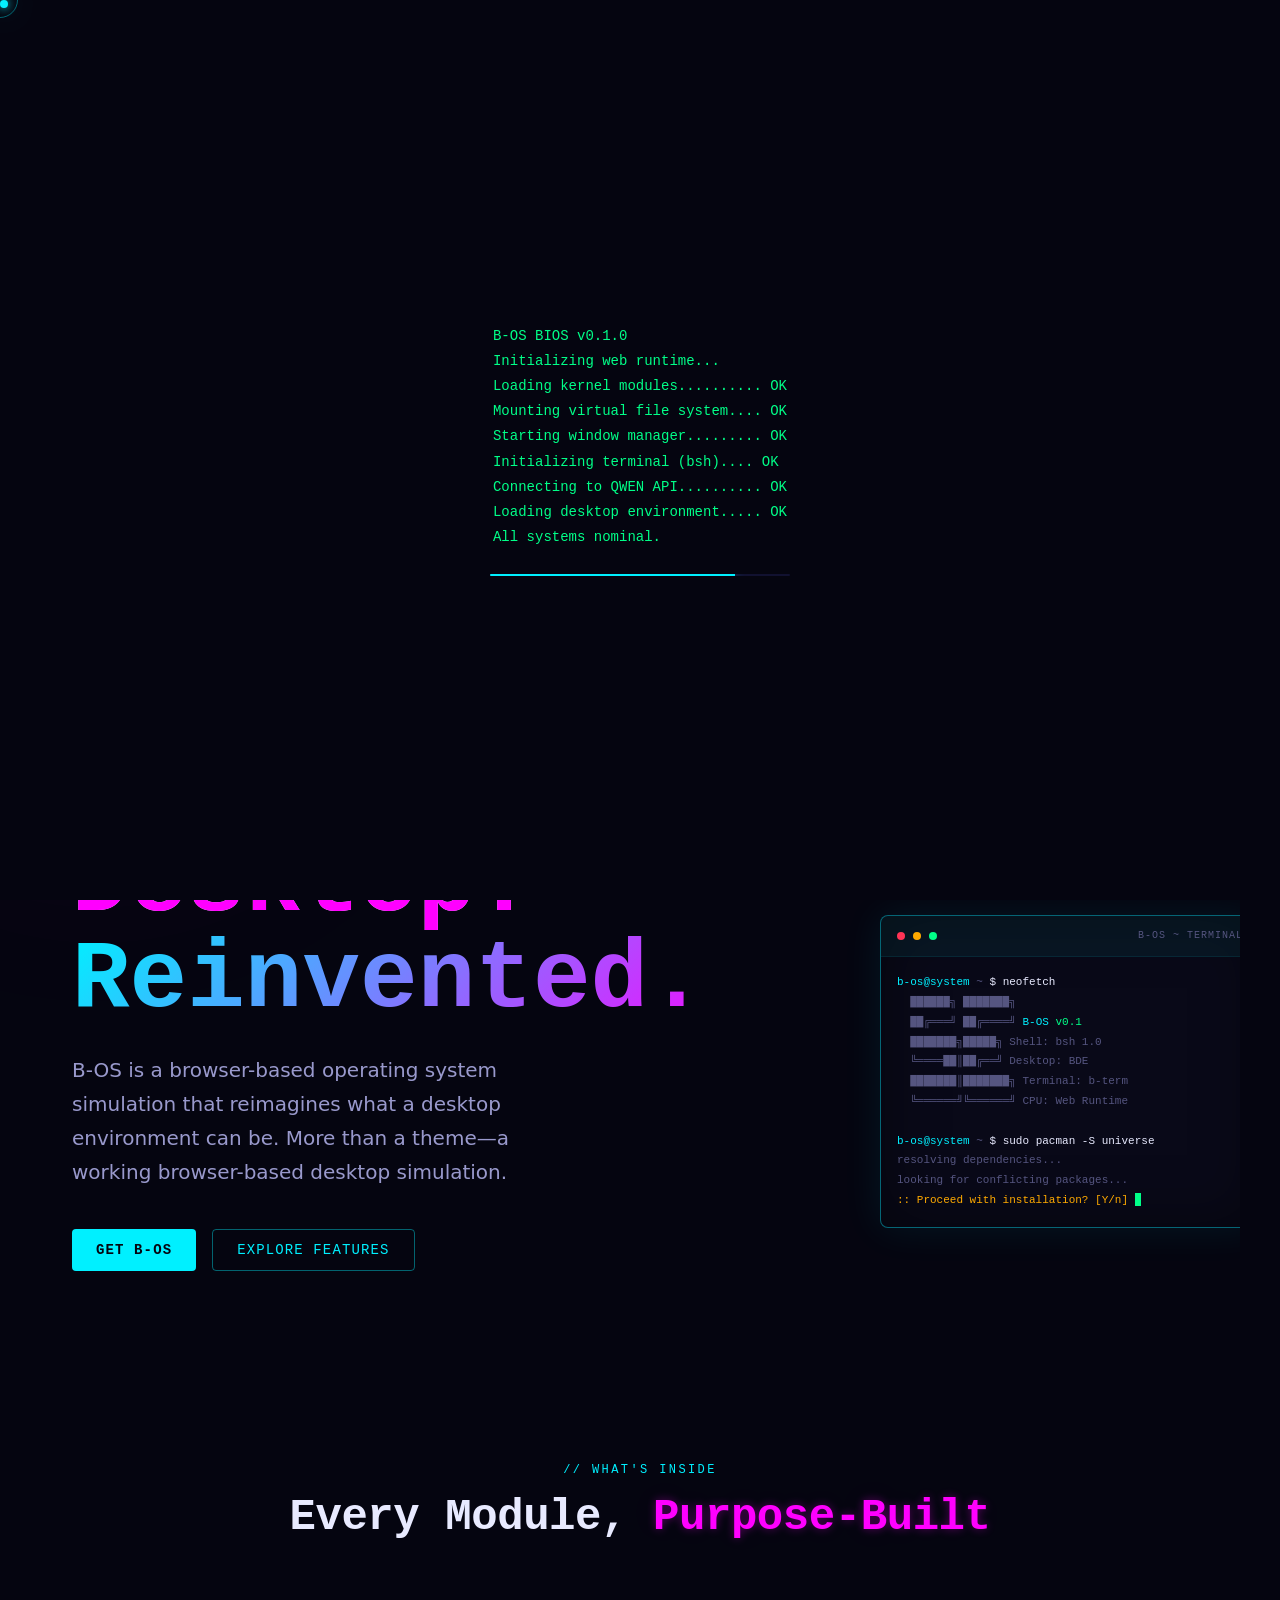
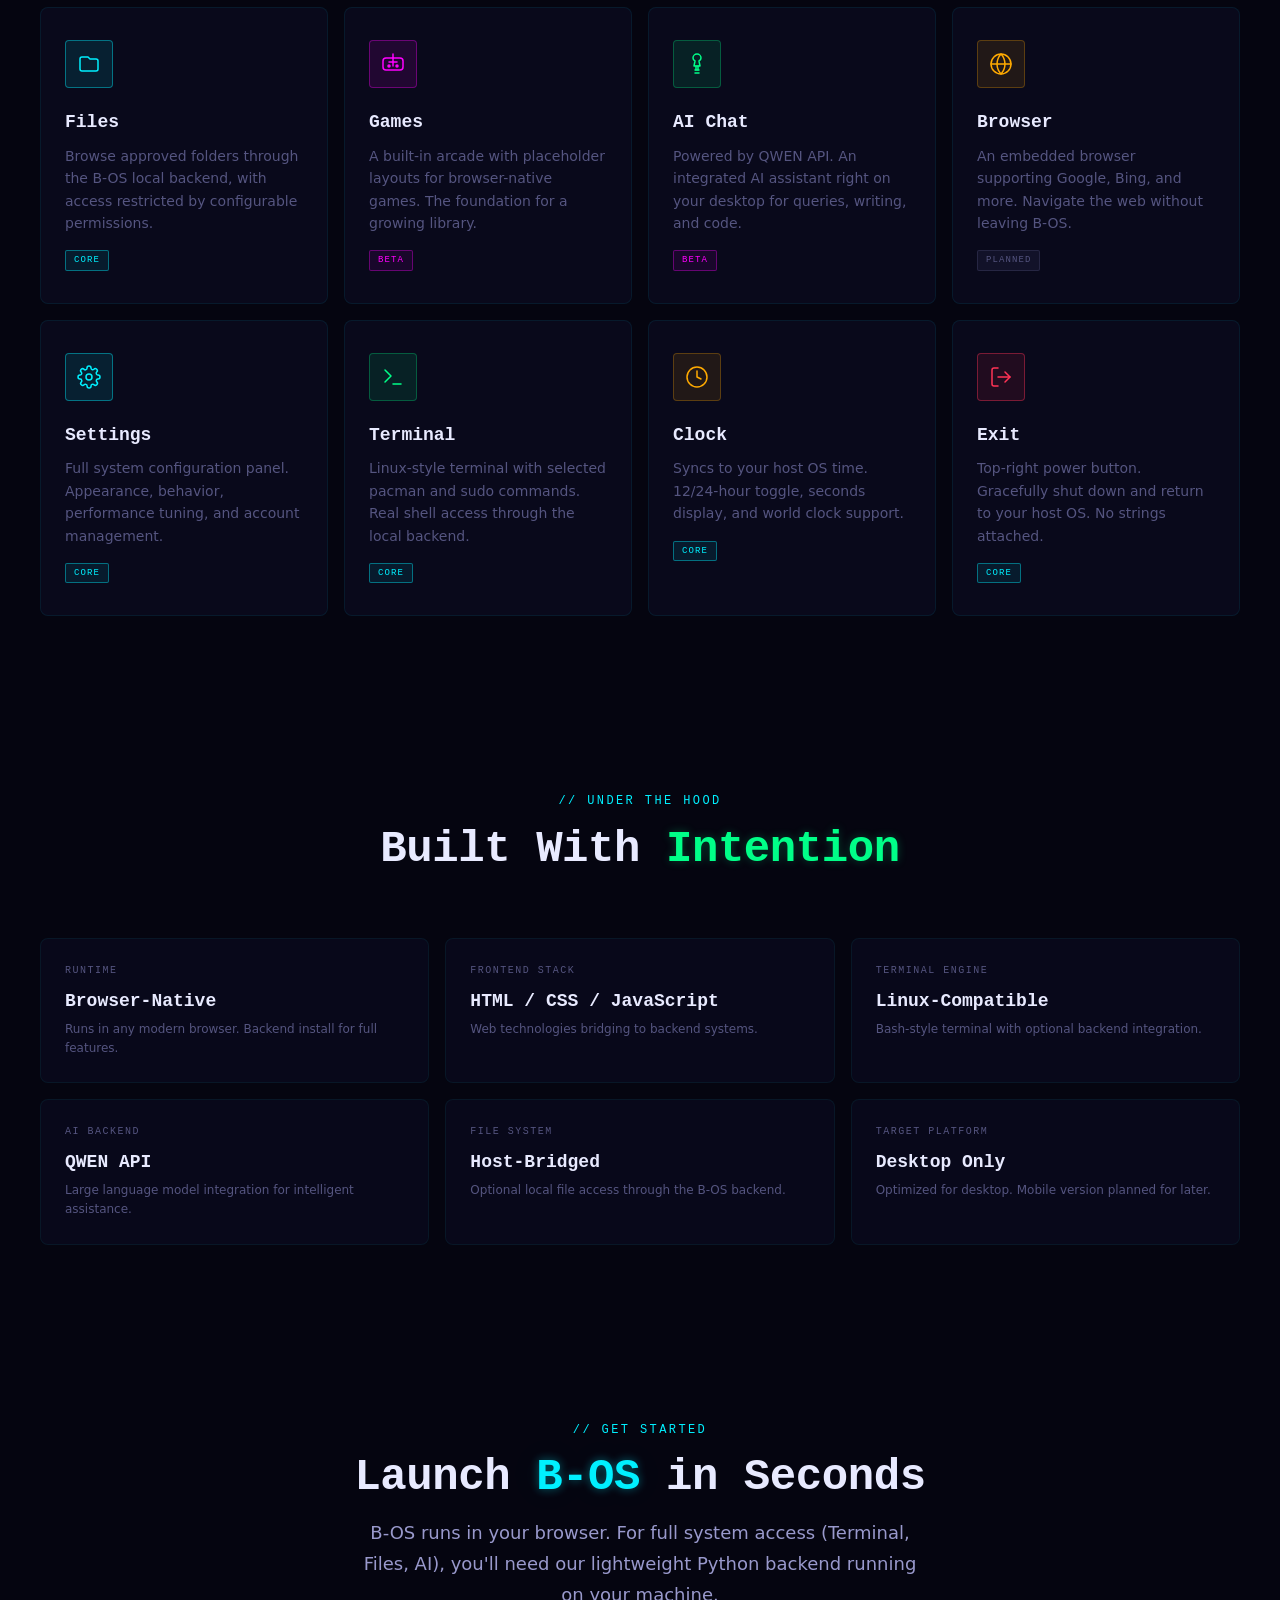
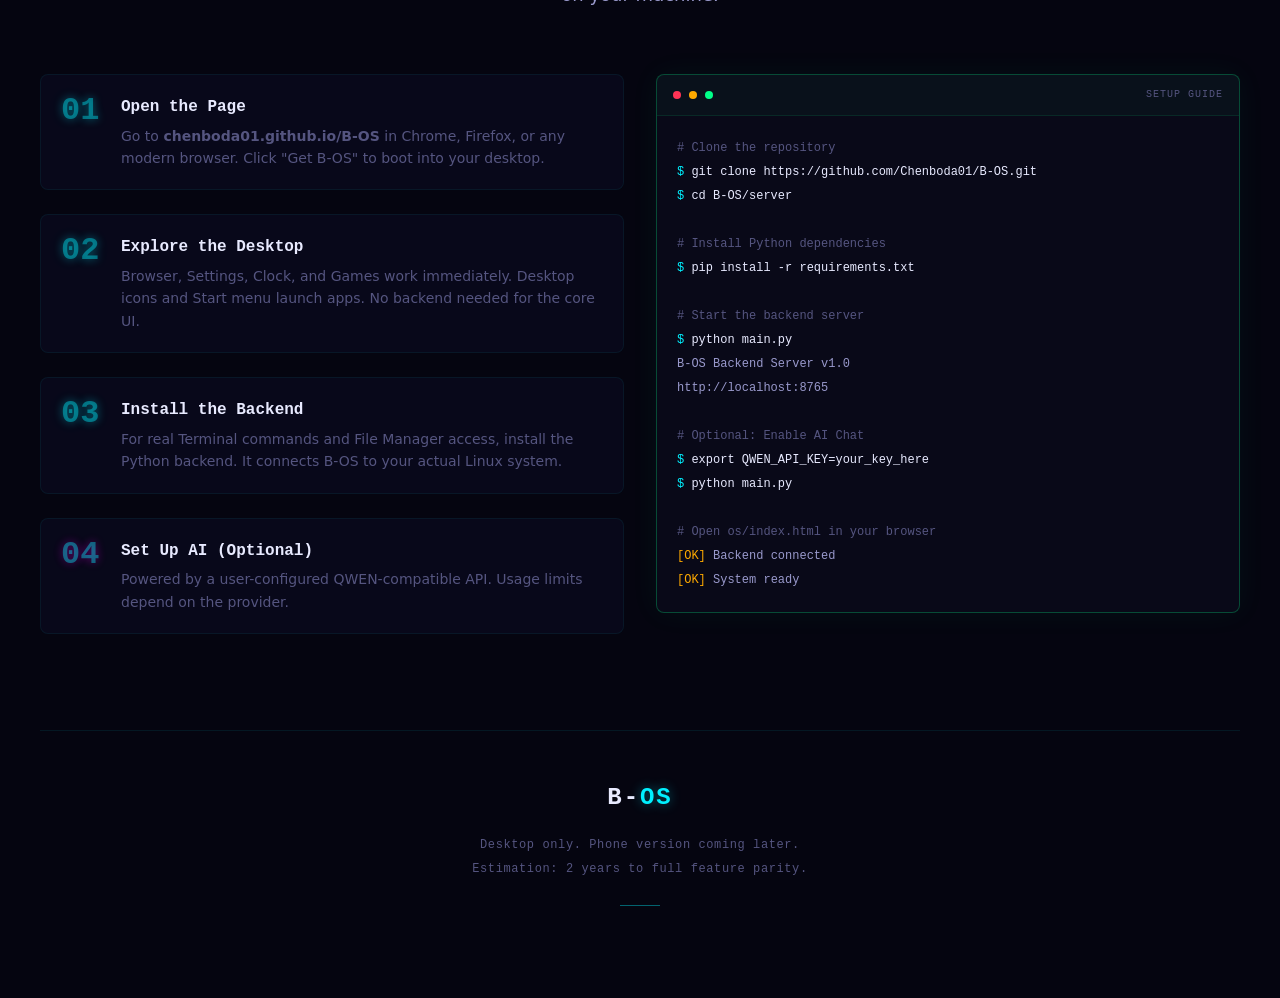
==== index.html @ d95e17d5 "fix(landing): truthful marketing claims + accurate descriptions - 'CSS / Java / Python' → 'HTML / CS" ====
<!DOCTYPE html>
<html lang="en">
<head>
<meta charset="UTF-8">
<meta name="viewport" content="width=device-width, initial-scale=1.0">
<title>B-OS — The Future Runs Here</title>
<style>
/* ═══════════════════════════════════════════════════════
   DESIGN SYSTEM — Cyberpunk Terminal Aesthetic
   ═══════════════════════════════════════════════════════ */
:root {
  /* Core palette */
  --void:        #050510;
  --abyss:       #0a0a1a;
  --deep:        #0d0d24;
  --surface:     #111130;
  --elevated:    #181848;

  /* Neon accents */
  --cyan:        #00f0ff;
  --cyan-dim:    #00f0ff66;
  --cyan-ghost:  #00f0ff15;
  --magenta:     #ff00ff;
  --magenta-dim: #ff00ff55;
  --magenta-ghost:#ff00ff12;
  --green:       #00ff88;
  --green-dim:   #00ff8844;
  --amber:       #ffaa00;
  --amber-dim:   #ffaa0044;
  --red:         #ff3355;

  /* Text */
  --text-bright: #e8eaff;
  --text-mid:    #9999cc;
  --text-dim:    #555580;

  /* Spacing (4px grid) */
  --sp-1: 4px;   --sp-2: 8px;   --sp-3: 12px;
  --sp-4: 16px;  --sp-5: 20px;  --sp-6: 24px;
  --sp-8: 32px;  --sp-10: 40px; --sp-12: 48px;
  --sp-16: 64px; --sp-20: 80px; --sp-24: 96px;

  /* Type scale */
  --font-mono:    'Consolas', 'SF Mono', 'Fira Code', 'Courier New', monospace;
  --font-display: 'Consolas', 'SF Mono', 'Fira Code', 'Courier New', monospace;
  --font-body:    'Segoe UI', 'Helvetica Neue', 'DejaVu Sans', sans-serif;

  --text-xs:   0.75rem;
  --text-sm:   0.875rem;
  --text-base: 1rem;
  --text-lg:   1.125rem;
  --text-xl:   1.25rem;
  --text-2xl:  1.5rem;
  --text-3xl:  2rem;
  --text-4xl:  2.75rem;
  --text-5xl:  3.75rem;
  --text-6xl:  5rem;

  /* Radii */
  --r-sm: 4px;
  --r-md: 8px;
  --r-lg: 12px;

  /* Glows */
  --glow-cyan:    0 0 20px var(--cyan-dim), 0 0 60px var(--cyan-ghost);
  --glow-magenta: 0 0 20px var(--magenta-dim), 0 0 60px var(--magenta-ghost);
  --glow-green:   0 0 20px var(--green-dim);

  /* Transitions */
  --ease-out: cubic-bezier(0.22, 1, 0.36, 1);
  --ease-spring: cubic-bezier(0.34, 1.56, 0.64, 1);
}

/* ═══════════════════════════════════════════════════════
   RESET & BASE
   ═══════════════════════════════════════════════════════ */
*, *::before, *::after { margin: 0; padding: 0; box-sizing: border-box; }

html {
  scroll-behavior: smooth;
  cursor: none;
  overflow-x: hidden;
}

body {
  font-family: var(--font-body);
  background: var(--void);
  color: var(--text-bright);
  line-height: 1.6;
  -webkit-font-smoothing: antialiased;
  overflow-x: hidden;
}

a { color: var(--cyan); text-decoration: none; }
a:hover { text-shadow: var(--glow-cyan); }

::selection {
  background: var(--cyan);
  color: var(--void);
}

/* ═══════════════════════════════════════════════════════
   CUSTOM CURSOR
   ═══════════════════════════════════════════════════════ */
.cursor-dot {
  position: fixed;
  top: 0; left: 0;
  width: 8px; height: 8px;
  background: var(--cyan);
  border-radius: 50%;
  pointer-events: none;
  z-index: 10000;
  mix-blend-mode: screen;
  transition: transform 0.1s var(--ease-out);
  box-shadow: 0 0 10px var(--cyan), 0 0 30px var(--cyan-dim);
}

.cursor-ring {
  position: fixed;
  top: 0; left: 0;
  width: 36px; height: 36px;
  border: 1.5px solid var(--cyan-dim);
  border-radius: 50%;
  pointer-events: none;
  z-index: 9999;
  transition: width 0.3s var(--ease-out), height 0.3s var(--ease-out),
              border-color 0.3s var(--ease-out), background 0.3s var(--ease-out);
}

.cursor-ring.hovering {
  width: 52px; height: 52px;
  border-color: var(--magenta);
  background: var(--magenta-ghost);
}

/* ═══════════════════════════════════════════════════════
   BACKGROUND EFFECTS
   ═══════════════════════════════════════════════════════ */

/* Perspective grid */
.bg-grid {
  position: fixed;
  top: 0; left: 0;
  width: 100%; height: 100%;
  z-index: 0;
  pointer-events: none;
  background-image:
    linear-gradient(var(--cyan-ghost) 1px, transparent 1px),
    linear-gradient(90deg, var(--cyan-ghost) 1px, transparent 1px);
  background-size: 60px 60px;
  opacity: 0.3;
  mask-image: radial-gradient(ellipse 80% 60% at 50% 30%, black 20%, transparent 70%);
  -webkit-mask-image: radial-gradient(ellipse 80% 60% at 50% 30%, black 20%, transparent 70%);
}

/* Scan lines overlay */
.bg-scanlines {
  position: fixed;
  top: 0; left: 0;
  width: 100%; height: 100%;
  z-index: 1;
  pointer-events: none;
  background: repeating-linear-gradient(
    0deg,
    transparent,
    transparent 2px,
    rgba(0, 240, 255, 0.015) 2px,
    rgba(0, 240, 255, 0.015) 4px
  );
}

/* Noise texture via SVG */
.bg-noise {
  position: fixed;
  top: 0; left: 0;
  width: 100%; height: 100%;
  z-index: 1;
  pointer-events: none;
  opacity: 0.04;
  background-image: url("data:image/svg+xml,%3Csvg viewBox='0 0 256 256' xmlns='http://www.w3.org/2000/svg'%3E%3Cfilter id='n'%3E%3CfeTurbulence type='fractalNoise' baseFrequency='0.9' numOctaves='4' stitchTiles='stitch'/%3E%3C/filter%3E%3Crect width='100%25' height='100%25' filter='url(%23n)'/%3E%3C/svg%3E");
  background-repeat: repeat;
  background-size: 256px 256px;
}

/* Floating particles container */
.particles {
  position: fixed;
  top: 0; left: 0;
  width: 100%; height: 100%;
  z-index: 0;
  pointer-events: none;
  overflow: hidden;
}

.particle {
  position: absolute;
  width: 2px; height: 2px;
  background: var(--cyan);
  border-radius: 50%;
  opacity: 0;
  animation: particleFloat linear infinite;
}

@keyframes particleFloat {
  0%   { opacity: 0; transform: translateY(100vh) scale(0); }
  10%  { opacity: 0.8; }
  90%  { opacity: 0.8; }
  100% { opacity: 0; transform: translateY(-10vh) scale(1); }
}

/* Gradient orbs */
.orb {
  position: fixed;
  border-radius: 50%;
  filter: blur(120px);
  pointer-events: none;
  z-index: 0;
}
.orb--cyan {
  width: 500px; height: 500px;
  background: var(--cyan-ghost);
  top: -10%; right: -10%;
  animation: orbDrift 20s ease-in-out infinite alternate;
}
.orb--magenta {
  width: 400px; height: 400px;
  background: var(--magenta-ghost);
  bottom: 10%; left: -8%;
  animation: orbDrift 25s ease-in-out infinite alternate-reverse;
}

@keyframes orbDrift {
  0%   { transform: translate(0, 0); }
  100% { transform: translate(40px, 30px); }
}

/* ═══════════════════════════════════════════════════════
   LAYOUT
   ═══════════════════════════════════════════════════════ */
.container {
  position: relative;
  z-index: 2;
  max-width: 1200px;
  margin: 0 auto;
  padding: 0 var(--sp-8);
}

section {
  position: relative;
  padding: var(--sp-24) 0;
}

/* ═══════════════════════════════════════════════════════
   TYPOGRAPHY
   ═══════════════════════════════════════════════════════ */
.heading-xl {
  font-family: var(--font-display);
  font-size: var(--text-6xl);
  font-weight: 700;
  line-height: 1.05;
  letter-spacing: -0.02em;
}

.heading-lg {
  font-family: var(--font-display);
  font-size: var(--text-4xl);
  font-weight: 700;
  line-height: 1.15;
  letter-spacing: -0.01em;
}

.heading-md {
  font-family: var(--font-display);
  font-size: var(--text-2xl);
  font-weight: 600;
  line-height: 1.3;
}

.heading-sm {
  font-family: var(--font-mono);
  font-size: var(--text-sm);
  font-weight: 600;
  letter-spacing: 0.15em;
  text-transform: uppercase;
}

.body-lg {
  font-size: var(--text-lg);
  color: var(--text-mid);
  line-height: 1.7;
}

.body-sm {
  font-size: var(--text-sm);
  color: var(--text-dim);
}

/* Neon text utility */
.neon-cyan {
  color: var(--cyan);
  text-shadow: 0 0 10px var(--cyan-dim), 0 0 40px var(--cyan-ghost);
}

.neon-magenta {
  color: var(--magenta);
  text-shadow: 0 0 10px var(--magenta-dim), 0 0 40px var(--magenta-ghost);
}

.neon-green {
  color: var(--green);
  text-shadow: 0 0 10px var(--green-dim);
}

/* ═══════════════════════════════════════════════════════
   NAV BAR
   ═══════════════════════════════════════════════════════ */
.nav {
  position: fixed;
  top: 0; left: 0; right: 0;
  z-index: 100;
  padding: var(--sp-4) var(--sp-8);
  display: flex;
  align-items: center;
  justify-content: space-between;
  background: rgba(5, 5, 16, 0.85);
  backdrop-filter: blur(16px);
  border-bottom: 1px solid var(--cyan-ghost);
  transition: background 0.3s;
}

.nav-logo {
  font-family: var(--font-display);
  font-size: var(--text-xl);
  font-weight: 700;
  letter-spacing: 0.08em;
}

.nav-logo span {
  color: var(--cyan);
  text-shadow: 0 0 12px var(--cyan-dim);
}

.nav-links {
  display: flex;
  gap: var(--sp-8);
  list-style: none;
}

.nav-links a {
  font-family: var(--font-mono);
  font-size: var(--text-xs);
  letter-spacing: 0.12em;
  text-transform: uppercase;
  color: var(--text-mid);
  transition: color 0.3s, text-shadow 0.3s;
  padding: var(--sp-2) 0;
}

.nav-links a:hover {
  color: var(--cyan);
  text-shadow: var(--glow-cyan);
}

.nav-status {
  display: flex;
  align-items: center;
  gap: var(--sp-2);
  font-family: var(--font-mono);
  font-size: var(--text-xs);
  color: var(--green);
}

.nav-status::before {
  content: '';
  width: 6px; height: 6px;
  background: var(--green);
  border-radius: 50%;
  box-shadow: 0 0 8px var(--green);
  animation: statusPulse 2s ease-in-out infinite;
}

@keyframes statusPulse {
  0%, 100% { opacity: 1; }
  50% { opacity: 0.3; }
}

/* ═══════════════════════════════════════════════════════
   BOOT SCREEN ANIMATION
   ═══════════════════════════════════════════════════════ */
.boot-overlay {
  position: fixed;
  inset: 0;
  z-index: 9999;
  background: var(--void);
  display: flex;
  flex-direction: column;
  align-items: center;
  justify-content: center;
  transition: opacity 0.8s var(--ease-out), visibility 0.8s;
}

.boot-overlay.hidden {
  opacity: 0;
  visibility: hidden;
  pointer-events: none;
}

.boot-text {
  font-family: var(--font-mono);
  font-size: var(--text-sm);
  color: var(--green);
  text-align: left;
  line-height: 1.8;
  max-width: 500px;
  white-space: pre;
}

.boot-cursor {
  display: inline-block;
  width: 8px; height: 16px;
  background: var(--green);
  animation: blink 0.8s step-end infinite;
  vertical-align: middle;
  margin-left: 2px;
}

@keyframes blink {
  50% { opacity: 0; }
}

.boot-progress {
  width: 300px;
  height: 2px;
  background: var(--surface);
  margin-top: var(--sp-6);
  border-radius: 1px;
  overflow: hidden;
}

.boot-progress-bar {
  height: 100%;
  background: var(--cyan);
  box-shadow: 0 0 12px var(--cyan);
  width: 0%;
  transition: width 0.3s linear;
}

/* ═══════════════════════════════════════════════════════
   TIMELINE SECTION (Production roadmap)
   ═══════════════════════════════════════════════════════ */
.timeline-section {
  padding-top: calc(var(--sp-24) + 60px);
  text-align: center;
}

.timeline-label {
  font-family: var(--font-mono);
  font-size: var(--text-xs);
  letter-spacing: 0.2em;
  text-transform: uppercase;
  color: var(--amber);
  margin-bottom: var(--sp-3);
}

.timeline-title {
  font-family: var(--font-display);
  font-size: var(--text-3xl);
  margin-bottom: var(--sp-12);
  color: var(--text-bright);
}

.timeline-track {
  display: flex;
  align-items: flex-start;
  justify-content: center;
  gap: 0;
  position: relative;
  max-width: 900px;
  margin: 0 auto;
  padding: 0 var(--sp-4);
}

.timeline-track::before {
  content: '';
  position: absolute;
  top: 28px;
  left: 10%;
  right: 10%;
  height: 2px;
  background: linear-gradient(90deg,
    var(--cyan) 0%,
    var(--magenta) 50%,
    var(--text-dim) 100%
  );
  z-index: 0;
}

.timeline-phase {
  flex: 1;
  position: relative;
  z-index: 1;
  display: flex;
  flex-direction: column;
  align-items: center;
  padding: 0 var(--sp-3);
}

.timeline-dot {
  width: 16px; height: 16px;
  border-radius: 50%;
  border: 2px solid;
  margin-bottom: var(--sp-5);
  position: relative;
  transition: transform 0.3s var(--ease-spring);
}

.timeline-phase:hover .timeline-dot {
  transform: scale(1.4);
}

.timeline-dot--done {
  background: var(--cyan);
  border-color: var(--cyan);
  box-shadow: 0 0 12px var(--cyan-dim), 0 0 30px var(--cyan-ghost);
}

.timeline-dot--active {
  background: var(--magenta);
  border-color: var(--magenta);
  box-shadow: 0 0 12px var(--magenta-dim), 0 0 30px var(--magenta-ghost);
  animation: dotPulse 2s ease-in-out infinite;
}

.timeline-dot--future {
  background: transparent;
  border-color: var(--text-dim);
}

@keyframes dotPulse {
  0%, 100% { box-shadow: 0 0 12px var(--magenta-dim), 0 0 30px var(--magenta-ghost); }
  50% { box-shadow: 0 0 20px var(--magenta), 0 0 50px var(--magenta-dim); }
}

.timeline-phase-name {
  font-family: var(--font-mono);
  font-size: var(--text-xs);
  letter-spacing: 0.1em;
  text-transform: uppercase;
  color: var(--text-mid);
  margin-bottom: var(--sp-1);
}

.timeline-phase-desc {
  font-size: var(--text-sm);
  color: var(--text-dim);
}

.timeline-phase-status {
  display: inline-block;
  font-family: var(--font-mono);
  font-size: 10px;
  letter-spacing: 0.12em;
  text-transform: uppercase;
  padding: var(--sp-1) var(--sp-3);
  border-radius: 2px;
  margin-top: var(--sp-3);
}

.status-done {
  background: var(--cyan-ghost);
  color: var(--cyan);
  border: 1px solid var(--cyan-dim);
}

.status-active {
  background: var(--magenta-ghost);
  color: var(--magenta);
  border: 1px solid var(--magenta-dim);
  animation: statusBlink 3s ease-in-out infinite;
}

.status-future {
  background: rgba(85, 85, 128, 0.15);
  color: var(--text-dim);
  border: 1px solid rgba(85, 85, 128, 0.3);
}

@keyframes statusBlink {
  0%, 100% { opacity: 1; }
  50% { opacity: 0.6; }
}

/* ═══════════════════════════════════════════════════════
   HERO SECTION
   ═══════════════════════════════════════════════════════ */
.hero {
  min-height: 100vh;
  display: flex;
  align-items: center;
  padding-top: 120px;
  position: relative;
  overflow: hidden;
}

.hero-content {
  max-width: 700px;
}

.hero-prefix {
  display: inline-flex;
  align-items: center;
  gap: var(--sp-3);
  font-family: var(--font-mono);
  font-size: var(--text-xs);
  letter-spacing: 0.18em;
  text-transform: uppercase;
  color: var(--cyan);
  margin-bottom: var(--sp-6);
  padding: var(--sp-2) var(--sp-4);
  background: var(--cyan-ghost);
  border: 1px solid var(--cyan-dim);
  border-radius: 2px;
}

.hero-prefix::before {
  content: '>';
  color: var(--green);
  animation: blink 1.2s step-end infinite;
}

.hero-title {
  font-family: var(--font-display);
  font-size: clamp(3rem, 8vw, 6rem);
  font-weight: 700;
  line-height: 1;
  margin-bottom: var(--sp-6);
}

.hero-title .line1 {
  display: block;
  color: var(--text-bright);
}

.hero-title .line2 {
  display: block;
  background: linear-gradient(135deg, var(--cyan), var(--magenta));
  -webkit-background-clip: text;
  -webkit-text-fill-color: transparent;
  background-clip: text;
}

.hero-tagline {
  font-size: var(--text-xl);
  color: var(--text-mid);
  line-height: 1.7;
  margin-bottom: var(--sp-10);
  max-width: 520px;
}

.hero-actions {
  display: flex;
  gap: var(--sp-4);
  flex-wrap: wrap;
}

.btn {
  font-family: var(--font-mono);
  font-size: var(--text-sm);
  letter-spacing: 0.08em;
  text-transform: uppercase;
  padding: var(--sp-3) var(--sp-6);
  border: none;
  border-radius: var(--r-sm);
  cursor: none;
  transition: all 0.3s var(--ease-out);
  position: relative;
  overflow: hidden;
}

.btn--primary {
  background: var(--cyan);
  color: var(--void);
  font-weight: 700;
}

.btn--primary:hover {
  box-shadow: 0 0 20px var(--cyan), 0 0 60px var(--cyan-dim);
  transform: translateY(-2px);
}

.btn--ghost {
  background: transparent;
  color: var(--cyan);
  border: 1px solid var(--cyan-dim);
}

.btn--ghost:hover {
  background: var(--cyan-ghost);
  border-color: var(--cyan);
  box-shadow: 0 0 20px var(--cyan-ghost);
}

/* Hero decorative terminal */
.hero-terminal {
  position: absolute;
  right: -20px;
  top: 50%;
  transform: translateY(-50%);
  width: 380px;
  background: rgba(10, 10, 26, 0.9);
  border: 1px solid var(--cyan-dim);
  border-radius: var(--r-md);
  overflow: hidden;
  box-shadow: 0 0 40px var(--cyan-ghost), inset 0 0 60px rgba(0, 0, 0, 0.5);
}

.hero-terminal-bar {
  display: flex;
  align-items: center;
  gap: var(--sp-2);
  padding: var(--sp-3) var(--sp-4);
  background: rgba(0, 240, 255, 0.05);
  border-bottom: 1px solid var(--cyan-ghost);
}

.hero-terminal-dot {
  width: 8px; height: 8px;
  border-radius: 50%;
}

.hero-terminal-title {
  font-family: var(--font-mono);
  font-size: 10px;
  letter-spacing: 0.1em;
  text-transform: uppercase;
  color: var(--text-dim);
  margin-left: auto;
}

.hero-terminal-body {
  padding: var(--sp-4);
  font-family: var(--font-mono);
  font-size: 11px;
  line-height: 1.8;
  color: var(--green);
  min-height: 180px;
}

.hero-terminal-body .prompt {
  color: var(--cyan);
}

.hero-terminal-body .cmd {
  color: var(--text-bright);
}

.hero-terminal-body .output {
  color: var(--text-dim);
}

.hero-terminal-body .cursor-blink {
  display: inline-block;
  width: 6px; height: 13px;
  background: var(--green);
  animation: blink 0.8s step-end infinite;
  vertical-align: text-bottom;
}

/* ═══════════════════════════════════════════════════════
   FEATURES SECTION
   ═══════════════════════════════════════════════════════ */
.features-section {
  padding: var(--sp-24) 0;
}

.section-header {
  text-align: center;
  margin-bottom: var(--sp-16);
}

.section-tag {
  font-family: var(--font-mono);
  font-size: var(--text-xs);
  letter-spacing: 0.2em;
  text-transform: uppercase;
  color: var(--cyan);
  margin-bottom: var(--sp-3);
  display: block;
}

.features-grid {
  display: grid;
  grid-template-columns: repeat(4, 1fr);
  gap: var(--sp-4);
}

.feature-card {
  position: relative;
  background: rgba(13, 13, 36, 0.6);
  border: 1px solid rgba(0, 240, 255, 0.08);
  border-radius: var(--r-md);
  padding: var(--sp-8) var(--sp-6);
  transition: all 0.4s var(--ease-out);
  overflow: hidden;
}

.feature-card::before {
  content: '';
  position: absolute;
  inset: 0;
  background: linear-gradient(135deg, var(--cyan-ghost), transparent);
  opacity: 0;
  transition: opacity 0.4s;
}

.feature-card:hover {
  border-color: var(--cyan-dim);
  transform: translateY(-4px);
  box-shadow: 0 8px 40px var(--cyan-ghost);
}

.feature-card:hover::before {
  opacity: 1;
}

.feature-card:nth-child(even):hover {
  border-color: var(--magenta-dim);
  box-shadow: 0 8px 40px var(--magenta-ghost);
}

.feature-card:nth-child(even):hover::before {
  background: linear-gradient(135deg, var(--magenta-ghost), transparent);
}

.feature-icon {
  width: 48px; height: 48px;
  display: flex;
  align-items: center;
  justify-content: center;
  border-radius: var(--r-sm);
  margin-bottom: var(--sp-5);
  position: relative;
  z-index: 1;
  font-size: 20px;
  transition: box-shadow 0.3s;
}

.feature-icon--files   { background: rgba(0, 240, 255, 0.1);  color: var(--cyan);    border: 1px solid var(--cyan-dim); }
.feature-icon--games   { background: rgba(255, 0, 255, 0.1);  color: var(--magenta); border: 1px solid var(--magenta-dim); }
.feature-icon--ai      { background: rgba(0, 255, 136, 0.1);  color: var(--green);   border: 1px solid var(--green-dim); }
.feature-icon--browser { background: rgba(255, 170, 0, 0.1);  color: var(--amber);   border: 1px solid var(--amber-dim); }
.feature-icon--settings{ background: rgba(0, 240, 255, 0.1);  color: var(--cyan);    border: 1px solid var(--cyan-dim); }
.feature-icon--terminal{ background: rgba(0, 255, 136, 0.1);  color: var(--green);   border: 1px solid var(--green-dim); }
.feature-icon--clock   { background: rgba(255, 170, 0, 0.1);  color: var(--amber);   border: 1px solid var(--amber-dim); }
.feature-icon--exit    { background: rgba(255, 51, 85, 0.1);  color: var(--red);     border: 1px solid rgba(255, 51, 85, 0.4); }

.feature-card:hover .feature-icon {
  box-shadow: 0 0 16px currentColor;
}

.feature-name {
  font-family: var(--font-display);
  font-size: var(--text-lg);
  font-weight: 600;
  margin-bottom: var(--sp-2);
  position: relative;
  z-index: 1;
}

.feature-desc {
  font-size: var(--text-sm);
  color: var(--text-dim);
  line-height: 1.6;
  position: relative;
  z-index: 1;
}

.feature-tag {
  display: inline-block;
  font-family: var(--font-mono);
  font-size: 9px;
  letter-spacing: 0.12em;
  text-transform: uppercase;
  padding: 2px var(--sp-2);
  border-radius: 2px;
  margin-top: var(--sp-4);
  position: relative;
  z-index: 1;
}

.feature-tag--core {
  background: var(--cyan-ghost);
  color: var(--cyan);
  border: 1px solid var(--cyan-dim);
}

.feature-tag--beta {
  background: var(--magenta-ghost);
  color: var(--magenta);
  border: 1px solid var(--magenta-dim);
}

.feature-tag--planned {
  background: rgba(85, 85, 128, 0.15);
  color: var(--text-dim);
  border: 1px solid rgba(85, 85, 128, 0.3);
}

/* ═══════════════════════════════════════════════════════
   SPECS / TECH SECTION
   ═══════════════════════════════════════════════════════ */
.specs-section {
  padding: var(--sp-20) 0;
}

.specs-grid {
  display: grid;
  grid-template-columns: repeat(3, 1fr);
  gap: var(--sp-4);
  margin-top: var(--sp-12);
}

.spec-card {
  padding: var(--sp-6);
  background: rgba(13, 13, 36, 0.5);
  border: 1px solid rgba(0, 240, 255, 0.06);
  border-radius: var(--r-md);
  transition: border-color 0.3s;
}

.spec-card:hover {
  border-color: var(--cyan-dim);
}

.spec-label {
  font-family: var(--font-mono);
  font-size: 10px;
  letter-spacing: 0.15em;
  text-transform: uppercase;
  color: var(--text-dim);
  margin-bottom: var(--sp-2);
}

.spec-value {
  font-family: var(--font-display);
  font-size: var(--text-lg);
  color: var(--text-bright);
  font-weight: 600;
}

.spec-detail {
  font-size: var(--text-xs);
  color: var(--text-dim);
  margin-top: var(--sp-1);
}

/* ═══════════════════════════════════════════════════════
   INSTALLATION SECTION
   ═══════════════════════════════════════════════════════ */
.install-section {
  padding: var(--sp-24) 0;
}

.install-grid {
  display: grid;
  grid-template-columns: 1fr 1fr;
  gap: var(--sp-8);
  margin-top: var(--sp-12);
  align-items: start;
}

.install-steps {
  display: flex;
  flex-direction: column;
  gap: var(--sp-6);
}

.install-step {
  display: flex;
  gap: var(--sp-5);
  padding: var(--sp-5);
  background: rgba(13, 13, 36, 0.5);
  border: 1px solid rgba(0, 240, 255, 0.06);
  border-radius: var(--r-md);
  transition: border-color 0.3s, transform 0.3s var(--ease-out);
}

.install-step:hover {
  border-color: var(--cyan-dim);
  transform: translateX(4px);
}

.install-step-num {
  font-family: var(--font-display);
  font-size: var(--text-3xl);
  font-weight: 700;
  color: var(--cyan-dim);
  line-height: 1;
  min-width: 40px;
}

.install-step-content h3 {
  font-family: var(--font-display);
  font-size: var(--text-base);
  font-weight: 600;
  margin-bottom: var(--sp-1);
}

.install-step-content p {
  font-size: var(--text-sm);
  color: var(--text-dim);
  line-height: 1.6;
}

.install-terminal {
  background: rgba(10, 10, 26, 0.9);
  border: 1px solid var(--green-dim);
  border-radius: var(--r-md);
  overflow: hidden;
  box-shadow: 0 0 30px rgba(0, 255, 136, 0.05);
}

.install-terminal-bar {
  display: flex;
  align-items: center;
  gap: var(--sp-2);
  padding: var(--sp-3) var(--sp-4);
  background: rgba(0, 255, 136, 0.03);
  border-bottom: 1px solid rgba(0, 255, 136, 0.1);
}

.install-terminal-body {
  padding: var(--sp-5);
  font-family: var(--font-mono);
  font-size: 12px;
  line-height: 2;
  color: var(--green);
}

.install-terminal-body .prompt-line {
  color: var(--cyan);
}

.install-terminal-body .cmd-line {
  color: var(--text-bright);
}

.install-terminal-body .comment-line {
  color: var(--text-dim);
}

.install-terminal-body .output-line {
  color: var(--text-mid);
}

.install-terminal-body .highlight-line {
  color: var(--amber);
}

/* ═══════════════════════════════════════════════════════
   FOOTER
   ═══════════════════════════════════════════════════════ */
.footer {
  border-top: 1px solid var(--cyan-ghost);
  padding: var(--sp-12) 0;
  text-align: center;
}

.footer-logo {
  font-family: var(--font-display);
  font-size: var(--text-2xl);
  font-weight: 700;
  letter-spacing: 0.08em;
  margin-bottom: var(--sp-4);
}

.footer-logo span {
  color: var(--cyan);
  text-shadow: 0 0 12px var(--cyan-dim);
}

.footer-note {
  font-family: var(--font-mono);
  font-size: var(--text-xs);
  color: var(--text-dim);
  letter-spacing: 0.05em;
  line-height: 2;
}

.footer-divider {
  width: 40px;
  height: 1px;
  background: var(--cyan-dim);
  margin: var(--sp-6) auto;
}

.footer-copy {
  font-size: var(--text-xs);
  color: var(--text-dim);
}

/* ═══════════════════════════════════════════════════════
   SCROLL REVEAL ANIMATIONS
   ═══════════════════════════════════════════════════════ */
.reveal {
  opacity: 0;
  transform: translateY(30px);
  transition: opacity 0.7s var(--ease-out), transform 0.7s var(--ease-out);
}

.reveal.visible {
  opacity: 1;
  transform: translateY(0);
}

.reveal-delay-1 { transition-delay: 0.1s; }
.reveal-delay-2 { transition-delay: 0.2s; }
.reveal-delay-3 { transition-delay: 0.3s; }
.reveal-delay-4 { transition-delay: 0.4s; }
.reveal-delay-5 { transition-delay: 0.5s; }
.reveal-delay-6 { transition-delay: 0.6s; }
.reveal-delay-7 { transition-delay: 0.7s; }
.reveal-delay-8 { transition-delay: 0.8s; }

/* Glitch text effect */
.glitch {
  position: relative;
}

.glitch::before,
.glitch::after {
  content: attr(data-text);
  position: absolute;
  top: 0; left: 0;
  width: 100%; height: 100%;
}

.glitch::before {
  color: var(--cyan);
  animation: glitch1 3s infinite linear alternate-reverse;
  clip-path: inset(0 0 60% 0);
}

.glitch::after {
  color: var(--magenta);
  animation: glitch2 3s infinite linear alternate-reverse;
  clip-path: inset(60% 0 0 0);
}

@keyframes glitch1 {
  0%, 90%, 100% { transform: translate(0); }
  92% { transform: translate(-2px, 1px); }
  94% { transform: translate(2px, -1px); }
  96% { transform: translate(-1px, 2px); }
}

@keyframes glitch2 {
  0%, 90%, 100% { transform: translate(0); }
  91% { transform: translate(2px, -1px); }
  93% { transform: translate(-2px, 1px); }
  95% { transform: translate(1px, -2px); }
}

/* ═══════════════════════════════════════════════════════
   RESPONSIVE
   ═══════════════════════════════════════════════════════ */
@media (max-width: 1100px) {
  .hero-terminal { display: none; }
}

@media (max-width: 900px) {
  .features-grid { grid-template-columns: repeat(2, 1fr); }
  .specs-grid { grid-template-columns: repeat(2, 1fr); }
  .install-grid { grid-template-columns: 1fr; }
  .timeline-track { flex-direction: column; align-items: center; gap: var(--sp-6); }
  .timeline-track::before { display: none; }
}

@media (max-width: 600px) {
  .container { padding: 0 var(--sp-4); }
  .features-grid { grid-template-columns: 1fr; }
  .specs-grid { grid-template-columns: 1fr; }
  .hero-title { font-size: clamp(2.2rem, 10vw, 3.5rem); }
  .heading-xl { font-size: var(--text-4xl); }
  .heading-lg { font-size: var(--text-3xl); }
  .nav-links { display: none; }
  .hero-actions { flex-direction: column; }
  .btn { width: 100%; text-align: center; }
  section { padding: var(--sp-16) 0; }
}
</style>
</head>
<body>

<!-- ═══════════════════════════════════════════════════
     BOOT SCREEN
     ═══════════════════════════════════════════════════ -->
<div class="boot-overlay" id="bootOverlay">
  <div class="boot-text" id="bootText"></div>
  <div class="boot-progress"><div class="boot-progress-bar" id="bootProgress"></div></div>
</div>

<!-- ═══════════════════════════════════════════════════
     BACKGROUND LAYERS
     ═══════════════════════════════════════════════════ -->
<div class="bg-grid"></div>
<div class="bg-scanlines"></div>
<div class="bg-noise"></div>
<div class="orb orb--cyan"></div>
<div class="orb orb--magenta"></div>
<div class="particles" id="particles"></div>

<!-- ═══════════════════════════════════════════════════
     CUSTOM CURSOR
     ═══════════════════════════════════════════════════ -->
<div class="cursor-dot" id="cursorDot"></div>
<div class="cursor-ring" id="cursorRing"></div>

<!-- ═══════════════════════════════════════════════════
     NAVIGATION
     ═══════════════════════════════════════════════════ -->
<nav class="nav" id="nav">
  <div class="nav-logo">B-<span>OS</span></div>
  <ul class="nav-links">
    <li><a href="#timeline">Roadmap</a></li>
    <li><a href="#features">Features</a></li>
    <li><a href="#specs">Specs</a></li>
    <li><a href="#install">Install</a></li>
  </ul>
  <div class="nav-status" id="systemStatus">Loading...</div>
</nav>

<!-- ═══════════════════════════════════════════════════
     PRODUCTION TIMELINE
     ═══════════════════════════════════════════════════ -->
<section class="timeline-section container" id="timeline">
  <div class="reveal">
    <div class="timeline-label">// Production Timeline</div>
    <h2 class="timeline-title">From Concept <span class="neon-cyan">to Reality</span></h2>
  </div>

  <div class="timeline-track reveal reveal-delay-2">
    <div class="timeline-phase">
      <div class="timeline-dot timeline-dot--done"></div>
      <div class="timeline-phase-name">Phase 01</div>
      <div class="feature-name">Marketing Site</div>
      <div class="timeline-phase-desc">This page. The portal begins.</div>
      <span class="timeline-phase-status status-done">Complete</span>
    </div>

    <div class="timeline-phase">
      <div class="timeline-dot timeline-dot--active"></div>
      <div class="timeline-phase-name">Phase 02</div>
      <div class="feature-name">Core OS Build</div>
      <div class="timeline-phase-desc">Window manager, terminal, file system, desktop environment.</div>
      <span class="timeline-phase-status status-active">In Progress</span>
    </div>

    <div class="timeline-phase">
      <div class="timeline-dot timeline-dot--future"></div>
      <div class="timeline-phase-name">Phase 03</div>
      <div class="feature-name">Feature Additions</div>
      <div class="timeline-phase-desc">AI integration, browser, games, and beyond.</div>
      <span class="timeline-phase-status status-future">1-3 Months</span>
    </div>
  </div>
</section>

<!-- ═══════════════════════════════════════════════════
     HERO
     ═══════════════════════════════════════════════════ -->
<section class="hero container" id="hero">
  <div class="hero-content">
    <div class="hero-prefix reveal">System.boot()</div>
    <h1 class="hero-title reveal reveal-delay-1">
      <span class="line1 glitch" data-text="Your Desktop.">Your Desktop.</span>
      <span class="line2">Reinvented.</span>
    </h1>
    <p class="hero-tagline reveal reveal-delay-2">
      B-OS is a browser-based operating system simulation that reimagines
      what a desktop environment can be. More than a theme—a working browser-based desktop simulation.
    </p>
    <div class="hero-actions reveal reveal-delay-3">
      <button class="btn btn--primary" onclick="location.href='os/index.html'">
        Get B-OS
      </button>
      <button class="btn btn--ghost" onclick="document.getElementById('features').scrollIntoView({behavior:'smooth'})">
        Explore Features
      </button>
    </div>
  </div>

  <!-- Decorative terminal -->
  <div class="hero-terminal reveal reveal-delay-4">
    <div class="hero-terminal-bar">
      <div class="hero-terminal-dot" style="background:var(--red)"></div>
      <div class="hero-terminal-dot" style="background:var(--amber)"></div>
      <div class="hero-terminal-dot" style="background:var(--green)"></div>
      <div class="hero-terminal-title">b-os ~ terminal</div>
    </div>
    <div class="hero-terminal-body">
      <span class="prompt">b-os@system</span> <span class="output">~</span> <span class="cmd">$ neofetch</span><br>
      <span class="output">&nbsp;&nbsp;██████╗ ███████╗</span><br>
      <span class="output">&nbsp;&nbsp;██╔═══╝ ██╔════╝</span>  <span style="color:var(--cyan)">B-OS</span> v0.1<br>
      <span class="output">&nbsp;&nbsp;███████╗█████╗</span>    <span class="output">Shell: bsh 1.0</span><br>
      <span class="output">&nbsp;&nbsp;╚════██║██╔══╝</span>    <span class="output">Desktop: BDE</span><br>
      <span class="output">&nbsp;&nbsp;███████║███████╗</span> <span class="output">Terminal: b-term</span><br>
      <span class="output">&nbsp;&nbsp;╚══════╝╚══════╝</span> <span class="output">CPU: Web Runtime</span><br>
      <br>
      <span class="prompt">b-os@system</span> <span class="output">~</span> <span class="cmd">$ sudo pacman -S universe</span><br>
      <span class="output">resolving dependencies...</span><br>
      <span class="output">looking for conflicting packages...</span><br>
      <span style="color:var(--amber)">:: Proceed with installation? [Y/n]</span> <span class="cursor-blink"></span>
    </div>
  </div>
</section>

<!-- ═══════════════════════════════════════════════════
     FEATURES
     ═══════════════════════════════════════════════════ -->
<section class="features-section container" id="features">
  <div class="section-header reveal">
    <span class="section-tag">// What's Inside</span>
    <h2 class="heading-lg">Every Module, <span class="neon-magenta">Purpose-Built</span></h2>
  </div>

  <div class="features-grid">
    <!-- Files -->
    <div class="feature-card reveal reveal-delay-1">
      <div class="feature-icon feature-icon--files">
        <svg width="24" height="24" viewBox="0 0 24 24" fill="none" stroke="currentColor" stroke-width="1.5" stroke-linecap="round" stroke-linejoin="round">
          <path d="M3 7v10a2 2 0 002 2h14a2 2 0 002-2V9a2 2 0 00-2-2h-6l-2-2H5a2 2 0 00-2 2z"/>
        </svg>
      </div>
      <div class="feature-name">Files</div>
      <div class="feature-desc">Browse approved folders through the B-OS local backend, with access restricted by configurable permissions.</div>
      <span class="feature-tag feature-tag--core">Core</span>
    </div>

    <!-- Games -->
    <div class="feature-card reveal reveal-delay-2">
      <div class="feature-icon feature-icon--games">
        <svg width="24" height="24" viewBox="0 0 24 24" fill="none" stroke="currentColor" stroke-width="1.5" stroke-linecap="round" stroke-linejoin="round">
          <rect x="2" y="6" width="20" height="12" rx="3"/>
          <line x1="12" y1="2" x2="12" y2="6"/>
          <line x1="8" y1="10" x2="16" y2="10"/>
          <line x1="12" y1="6" x2="12" y2="14"/>
          <circle cx="8" cy="14" r="1" fill="currentColor"/>
          <circle cx="16" cy="14" r="1" fill="currentColor"/>
        </svg>
      </div>
      <div class="feature-name">Games</div>
      <div class="feature-desc">A built-in arcade with placeholder layouts for browser-native games. The foundation for a growing library.</div>
      <span class="feature-tag feature-tag--beta">Beta</span>
    </div>

    <!-- AI -->
    <div class="feature-card reveal reveal-delay-3">
      <div class="feature-icon feature-icon--ai">
        <svg width="24" height="24" viewBox="0 0 24 24" fill="none" stroke="currentColor" stroke-width="1.5" stroke-linecap="round" stroke-linejoin="round">
          <path d="M12 2a4 4 0 014 4c0 1.5-1 2.5-2 3l1 5h-6l1-5c-1-.5-2-1.5-2-3a4 4 0 014-4z"/>
          <line x1="10" y1="18" x2="14" y2="18"/>
          <line x1="10" y1="21" x2="14" y2="21"/>
          <line x1="11" y1="14" x2="11" y2="18"/>
          <line x1="13" y1="14" x2="13" y2="18"/>
        </svg>
      </div>
      <div class="feature-name">AI Chat</div>
      <div class="feature-desc">Powered by QWEN API. An integrated AI assistant right on your desktop for queries, writing, and code.</div>
      <span class="feature-tag feature-tag--beta">Beta</span>
    </div>

    <!-- Browser -->
    <div class="feature-card reveal reveal-delay-4">
      <div class="feature-icon feature-icon--browser">
        <svg width="24" height="24" viewBox="0 0 24 24" fill="none" stroke="currentColor" stroke-width="1.5" stroke-linecap="round" stroke-linejoin="round">
          <circle cx="12" cy="12" r="10"/>
          <line x1="2" y1="12" x2="22" y2="12"/>
          <path d="M12 2a15.3 15.3 0 014 10 15.3 15.3 0 01-4 10 15.3 15.3 0 01-4-10 15.3 15.3 0 014-10z"/>
        </svg>
      </div>
      <div class="feature-name">Browser</div>
      <div class="feature-desc">An embedded browser supporting Google, Bing, and more. Navigate the web without leaving B-OS.</div>
      <span class="feature-tag feature-tag--planned">Planned</span>
    </div>

    <!-- Settings -->
    <div class="feature-card reveal reveal-delay-5">
      <div class="feature-icon feature-icon--settings">
        <svg width="24" height="24" viewBox="0 0 24 24" fill="none" stroke="currentColor" stroke-width="1.5" stroke-linecap="round" stroke-linejoin="round">
          <circle cx="12" cy="12" r="3"/>
          <path d="M19.4 15a1.65 1.65 0 00.33 1.82l.06.06a2 2 0 01-2.83 2.83l-.06-.06a1.65 1.65 0 00-1.82-.33 1.65 1.65 0 00-1 1.51V21a2 2 0 01-4 0v-.09A1.65 1.65 0 009 19.4a1.65 1.65 0 00-1.82.33l-.06.06a2 2 0 01-2.83-2.83l.06-.06A1.65 1.65 0 004.68 15a1.65 1.65 0 00-1.51-1H3a2 2 0 010-4h.09A1.65 1.65 0 004.6 9a1.65 1.65 0 00-.33-1.82l-.06-.06a2 2 0 012.83-2.83l.06.06A1.65 1.65 0 009 4.68a1.65 1.65 0 001-1.51V3a2 2 0 014 0v.09a1.65 1.65 0 001 1.51 1.65 1.65 0 001.82-.33l.06-.06a2 2 0 012.83 2.83l-.06.06A1.65 1.65 0 0019.4 9a1.65 1.65 0 001.51 1H21a2 2 0 010 4h-.09a1.65 1.65 0 00-1.51 1z"/>
        </svg>
      </div>
      <div class="feature-name">Settings</div>
      <div class="feature-desc">Full system configuration panel. Appearance, behavior, performance tuning, and account management.</div>
      <span class="feature-tag feature-tag--core">Core</span>
    </div>

    <!-- Terminal -->
    <div class="feature-card reveal reveal-delay-6">
      <div class="feature-icon feature-icon--terminal">
        <svg width="24" height="24" viewBox="0 0 24 24" fill="none" stroke="currentColor" stroke-width="1.5" stroke-linecap="round" stroke-linejoin="round">
          <polyline points="4 17 10 11 4 5"/>
          <line x1="12" y1="19" x2="20" y2="19"/>
        </svg>
      </div>
      <div class="feature-name">Terminal</div>
      <div class="feature-desc">Linux-style terminal with selected pacman and sudo commands. Real shell access through the local backend.</div>
      <span class="feature-tag feature-tag--core">Core</span>
    </div>

    <!-- Clock -->
    <div class="feature-card reveal reveal-delay-7">
      <div class="feature-icon feature-icon--clock">
        <svg width="24" height="24" viewBox="0 0 24 24" fill="none" stroke="currentColor" stroke-width="1.5" stroke-linecap="round" stroke-linejoin="round">
          <circle cx="12" cy="12" r="10"/>
          <polyline points="12 6 12 12 16 14"/>
        </svg>
      </div>
      <div class="feature-name">Clock</div>
      <div class="feature-desc">Syncs to your host OS time. 12/24-hour toggle, seconds display, and world clock support.</div>
      <span class="feature-tag feature-tag--core">Core</span>
    </div>

    <!-- Exit -->
    <div class="feature-card reveal reveal-delay-8">
      <div class="feature-icon feature-icon--exit">
        <svg width="24" height="24" viewBox="0 0 24 24" fill="none" stroke="currentColor" stroke-width="1.5" stroke-linecap="round" stroke-linejoin="round">
          <path d="M9 21H5a2 2 0 01-2-2V5a2 2 0 012-2h4"/>
          <polyline points="16 17 21 12 16 7"/>
          <line x1="21" y1="12" x2="9" y2="12"/>
        </svg>
      </div>
      <div class="feature-name">Exit</div>
      <div class="feature-desc">Top-right power button. Gracefully shut down and return to your host OS. No strings attached.</div>
      <span class="feature-tag feature-tag--core">Core</span>
    </div>
  </div>
</section>

<!-- ═══════════════════════════════════════════════════
     TECH SPECS
     ═══════════════════════════════════════════════════ -->
<section class="specs-section container" id="specs">
  <div class="section-header reveal">
    <span class="section-tag">// Under the Hood</span>
    <h2 class="heading-lg">Built With <span class="neon-green">Intention</span></h2>
  </div>

  <div class="specs-grid">
    <div class="spec-card reveal reveal-delay-1">
      <div class="spec-label">Runtime</div>
      <div class="spec-value">Browser-Native</div>
      <div class="spec-detail">Runs in any modern browser. Backend install for full features.</div>
    </div>
    <div class="spec-card reveal reveal-delay-2">
      <div class="spec-label">Frontend Stack</div>
      <div class="spec-value">HTML / CSS / JavaScript</div>
      <div class="spec-detail">Web technologies bridging to backend systems.</div>
    </div>
    <div class="spec-card reveal reveal-delay-3">
      <div class="spec-label">Terminal Engine</div>
<div class="spec-value">Linux-Compatible</div>
        <div class="spec-detail">Bash-style terminal with optional backend integration.</div>
    </div>
    <div class="spec-card reveal reveal-delay-4">
      <div class="spec-label">AI Backend</div>
      <div class="spec-value">QWEN API</div>
      <div class="spec-detail">Large language model integration for intelligent assistance.</div>
    </div>
    <div class="spec-card reveal reveal-delay-5">
      <div class="spec-label">File System</div>
      <div class="spec-value">Host-Bridged</div>
      <div class="spec-detail">Optional local file access through the B-OS backend.</div>
    </div>
    <div class="spec-card reveal reveal-delay-6">
      <div class="spec-label">Target Platform</div>
      <div class="spec-value">Desktop Only</div>
      <div class="spec-detail">Optimized for desktop. Mobile version planned for later.</div>
    </div>
  </div>
</section>

<!-- ═══════════════════════════════════════════════════
     INSTALLATION
     ═══════════════════════════════════════════════════ -->
<section class="install-section container" id="install">
  <div class="section-header reveal">
    <span class="section-tag">// Get Started</span>
    <h2 class="heading-lg">Launch <span class="neon-cyan">B-OS</span> in Seconds</h2>
    <p class="body-lg" style="max-width:560px;margin:var(--sp-4) auto 0;text-align:center;">
      B-OS runs in your browser. For full system access (Terminal, Files, AI),
      you'll need our lightweight Python backend running on your machine.
    </p>
  </div>

  <div class="install-grid">
    <div class="install-steps">
      <div class="install-step reveal reveal-delay-1">
        <div class="install-step-num neon-cyan">01</div>
        <div class="install-step-content">
          <h3>Open the Page</h3>
          <p>Go to <strong>chenboda01.github.io/B-OS</strong> in Chrome, Firefox, or any modern browser. Click "Get B-OS" to boot into your desktop.</p>
        </div>
      </div>
      <div class="install-step reveal reveal-delay-2">
        <div class="install-step-num neon-cyan">02</div>
        <div class="install-step-content">
          <h3>Explore the Desktop</h3>
          <p>Browser, Settings, Clock, and Games work immediately. Desktop icons and Start menu launch apps. No backend needed for the core UI.</p>
        </div>
      </div>
      <div class="install-step reveal reveal-delay-3">
        <div class="install-step-num neon-cyan">03</div>
        <div class="install-step-content">
          <h3>Install the Backend</h3>
          <p>For real Terminal commands and File Manager access, install the Python backend. It connects B-OS to your actual Linux system.</p>
        </div>
      </div>
      <div class="install-step reveal reveal-delay-4">
        <div class="install-step-num neon-magenta">04</div>
        <div class="install-step-content">
          <h3>Set Up AI (Optional)</h3>
          <p>Powered by a user-configured QWEN-compatible API. Usage limits depend on the provider.</p>
        </div>
      </div>
    </div>

    <div class="install-terminal reveal reveal-delay-3">
      <div class="install-terminal-bar">
        <div class="hero-terminal-dot" style="background:var(--red)"></div>
        <div class="hero-terminal-dot" style="background:var(--amber)"></div>
        <div class="hero-terminal-dot" style="background:var(--green)"></div>
        <div class="hero-terminal-title">setup guide</div>
      </div>
      <div class="install-terminal-body">
        <span class="comment-line"># Clone the repository</span><br>
        <span class="prompt-line">$</span> <span class="cmd-line">git clone https://github.com/Chenboda01/B-OS.git</span><br>
        <span class="prompt-line">$</span> <span class="cmd-line">cd B-OS/server</span><br>
        <br>
        <span class="comment-line"># Install Python dependencies</span><br>
        <span class="prompt-line">$</span> <span class="cmd-line">pip install -r requirements.txt</span><br>
        <br>
        <span class="comment-line"># Start the backend server</span><br>
        <span class="prompt-line">$</span> <span class="cmd-line">python main.py</span><br>
        <span class="output-line">B-OS Backend Server v1.0</span><br>
        <span class="output-line">http://localhost:8765</span><br>
        <br>
        <span class="comment-line"># Optional: Enable AI Chat</span><br>
        <span class="prompt-line">$</span> <span class="cmd-line">export QWEN_API_KEY=your_key_here</span><br>
        <span class="prompt-line">$</span> <span class="cmd-line">python main.py</span><br>
        <br>
        <span class="comment-line"># Open os/index.html in your browser</span><br>
        <span class="highlight-line">[OK]</span> <span class="output-line">Backend connected</span><br>
        <span class="highlight-line">[OK]</span> <span class="output-line">System ready</span><br>
      </div>
    </div>
  </div>
</section>

<!-- ═══════════════════════════════════════════════════
     FOOTER
     ═══════════════════════════════════════════════════ -->
<footer class="footer container">
  <div class="footer-logo reveal">B-<span>OS</span></div>
  <div class="footer-note reveal reveal-delay-1">
    Desktop only. Phone version coming later.<br>
    Estimation: 2 years to full feature parity.
  </div>
  <div class="footer-divider reveal reveal-delay-2"></div>
  <div class="footer-copy reveal reveal-delay-3">
    &copy; 2026 B-OS Project. All systems operational.
  </div>
</footer>

<!-- ═══════════════════════════════════════════════════
     JAVASCRIPT
     ═══════════════════════════════════════════════════ -->
<script>
(function() {
  'use strict';

  /* ─────────────────────────────────────────────────
     BOOT SEQUENCE
     ───────────────────────────────────────────────── */
  const bootLines = [
    'B-OS BIOS v0.1.0',
    'Initializing web runtime...',
    'Loading kernel modules.......... OK',
    'Mounting virtual file system.... OK',
    'Starting window manager......... OK',
    'Initializing terminal (bsh).... OK',
    'Connecting to QWEN API.......... OK',
    'Loading desktop environment..... OK',
    'All systems nominal.',
    '',
    'Launching B-OS desktop...'
  ];

  const bootText = document.getElementById('bootText');
  const bootProgress = document.getElementById('bootProgress');
  const bootOverlay = document.getElementById('bootOverlay');
  let bootIndex = 0;
  const totalBootTime = 2800;
  const lineInterval = totalBootTime / bootLines.length;

  function typeBootLine() {
    if (bootIndex < bootLines.length) {
      bootText.innerHTML += bootLines[bootIndex] + '\n';
      bootProgress.style.width = ((bootIndex + 1) / bootLines.length * 100) + '%';
      bootIndex++;
      setTimeout(typeBootLine, lineInterval);
    } else {
      setTimeout(function() {
        bootOverlay.classList.add('hidden');
      }, 400);
    }
  }

  setTimeout(typeBootLine, 300);

  /* ─────────────────────────────────────────────────
     CUSTOM CURSOR
     ───────────────────────────────────────────────── */
  const dot = document.getElementById('cursorDot');
  const ring = document.getElementById('cursorRing');
  let mouseX = 0, mouseY = 0;
  let ringX = 0, ringY = 0;

  document.addEventListener('mousemove', function(e) {
    mouseX = e.clientX;
    mouseY = e.clientY;
    dot.style.transform = 'translate(' + (mouseX - 4) + 'px,' + (mouseY - 4) + 'px)';
  });

  function animateRing() {
    ringX += (mouseX - ringX) * 0.15;
    ringY += (mouseY - ringY) * 0.15;
    ring.style.transform = 'translate(' + (ringX - 18) + 'px,' + (ringY - 18) + 'px)';
    requestAnimationFrame(animateRing);
  }
  animateRing();

  // Hover state on interactive elements
  var hoverTargets = document.querySelectorAll('a, button, .feature-card, .install-step, .spec-card, .nav-logo');
  hoverTargets.forEach(function(el) {
    el.addEventListener('mouseenter', function() { ring.classList.add('hovering'); });
    el.addEventListener('mouseleave', function() { ring.classList.remove('hovering'); });
  });

  /* ─────────────────────────────────────────────────
     SCROLL REVEAL (Intersection Observer)
     ───────────────────────────────────────────────── */
  var revealEls = document.querySelectorAll('.reveal');
  if ('IntersectionObserver' in window) {
    var observer = new IntersectionObserver(function(entries) {
      entries.forEach(function(entry) {
        if (entry.isIntersecting) {
          entry.target.classList.add('visible');
          observer.unobserve(entry.target);
        }
      });
    }, { threshold: 0.1, rootMargin: '0px 0px -40px 0px' });

    revealEls.forEach(function(el) { observer.observe(el); });
  } else {
    revealEls.forEach(function(el) { el.classList.add('visible'); });
  }

  /* ─────────────────────────────────────────────────
     PARTICLE SYSTEM
     ───────────────────────────────────────────────── */
  var particlesContainer = document.getElementById('particles');
  var particleCount = 40;

  for (var i = 0; i < particleCount; i++) {
    var p = document.createElement('div');
    p.className = 'particle';
    var size = Math.random() * 2 + 1;
    p.style.width = size + 'px';
    p.style.height = size + 'px';
    p.style.left = Math.random() * 100 + '%';
    p.style.animationDuration = (Math.random() * 15 + 10) + 's';
    p.style.animationDelay = (Math.random() * 15) + 's';
    if (Math.random() > 0.7) {
      p.style.background = '#ff00ff';
    }
    particlesContainer.appendChild(p);
  }

  /* ─────────────────────────────────────────────────
     PARALLAX ORB MOVEMENT
     ───────────────────────────────────────────────── */
  var orbCyan = document.querySelector('.orb--cyan');
  var orbMagenta = document.querySelector('.orb--magenta');
  var scrollY = 0;

  window.addEventListener('scroll', function() {
    scrollY = window.pageYOffset;
    if (orbCyan) orbCyan.style.transform = 'translateY(' + (scrollY * 0.05) + 'px)';
    if (orbMagenta) orbMagenta.style.transform = 'translateY(' + (-scrollY * 0.03) + 'px)';
  }, { passive: true });

  /* ─────────────────────────────────────────────────
     NAV BACKGROUND ON SCROLL
     ───────────────────────────────────────────────── */
  var nav = document.getElementById('nav');
  window.addEventListener('scroll', function() {
    if (window.scrollY > 50) {
      nav.style.background = 'rgba(5, 5, 16, 0.95)';
    } else {
      nav.style.background = 'rgba(5, 5, 16, 0.85)';
    }
  }, { passive: true });

})();
</script>

</body>
</html>
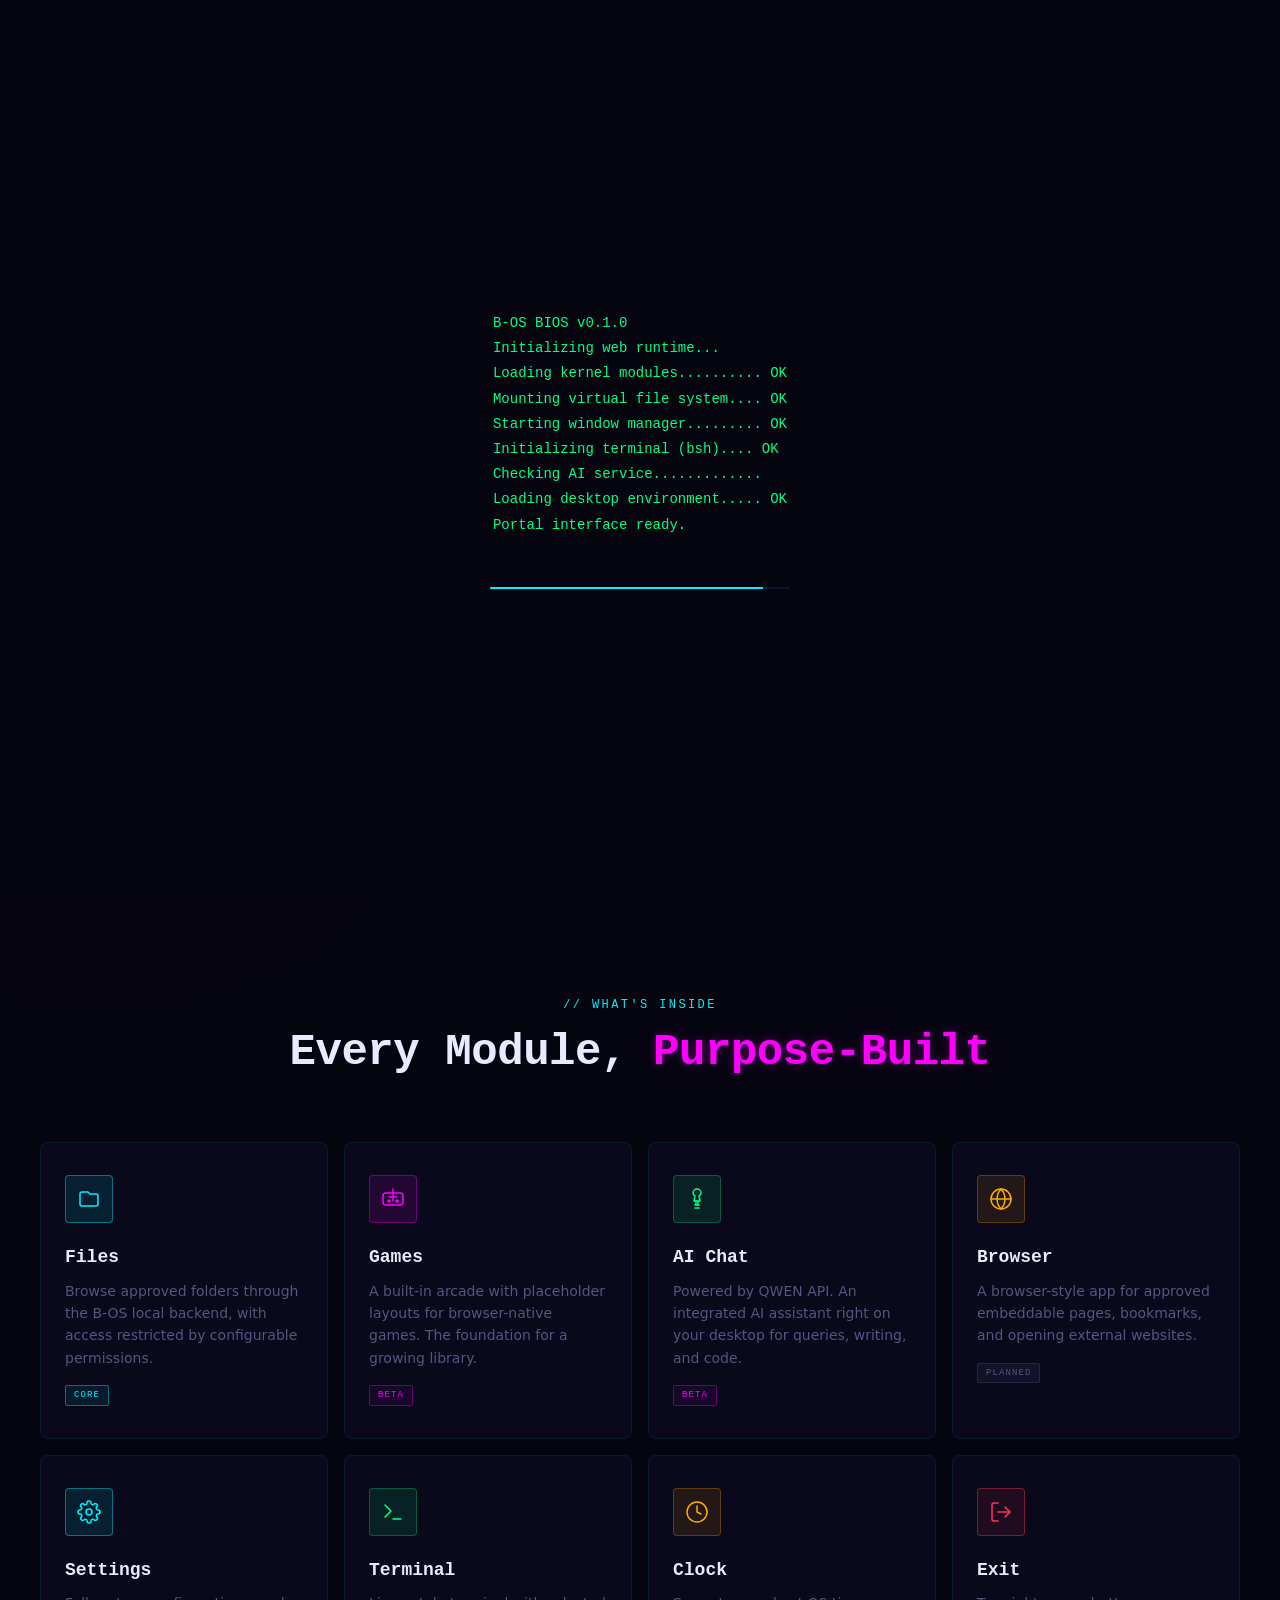
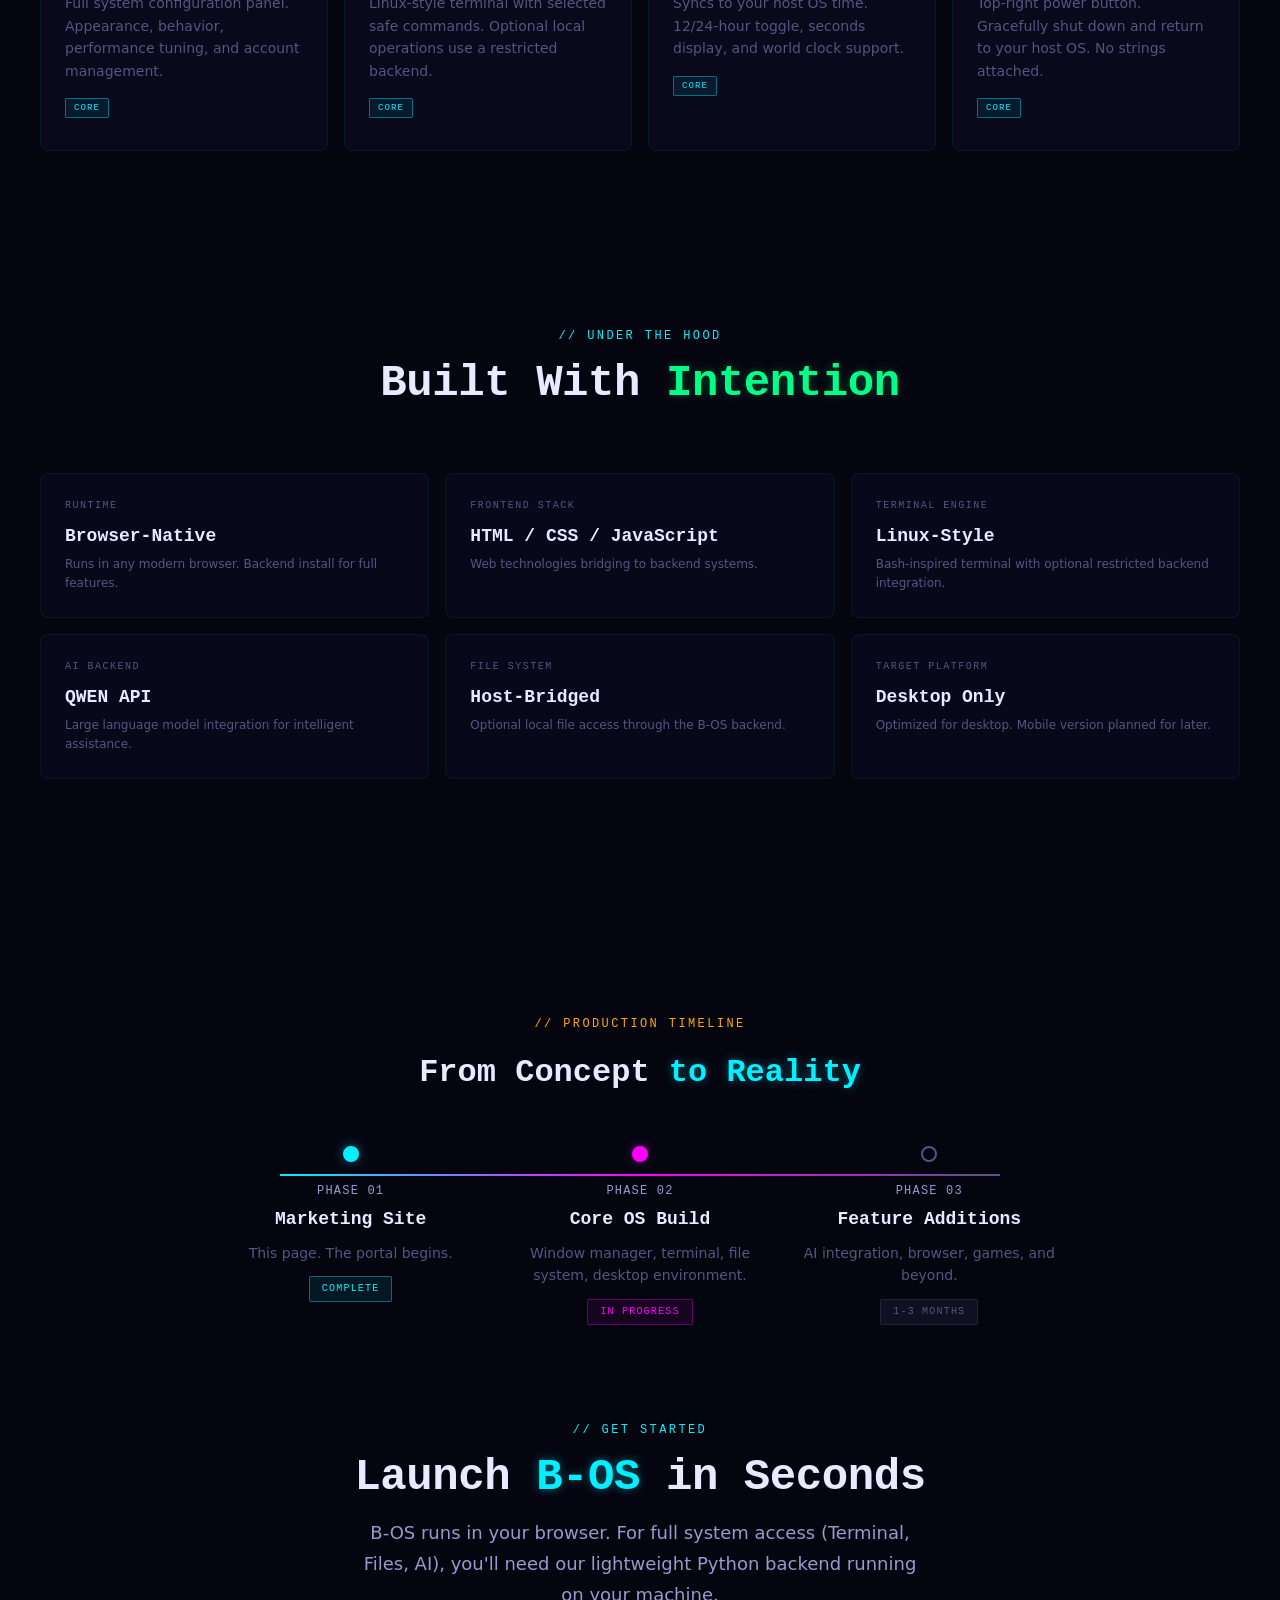
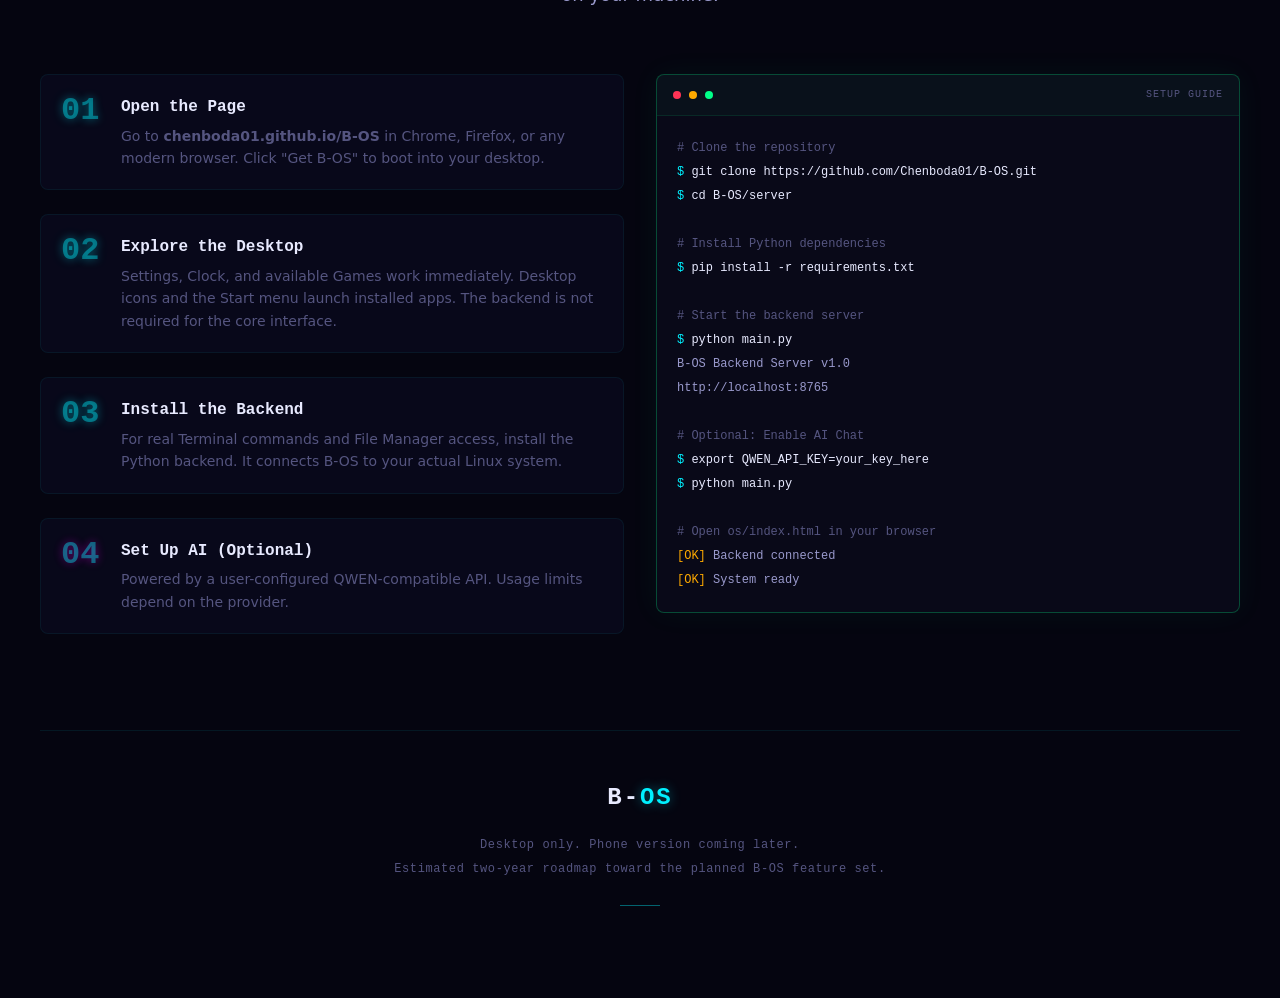
==== commit 013c7870: "fix(landing): resolve Feedback 5 functional issues Ultraworked with [Sisyphus](https://github.com/co" ====
--- a/index.html
+++ b/index.html
@@ -4,6 +4,16 @@
 <meta charset="UTF-8">
 <meta name="viewport" content="width=device-width, initial-scale=1.0">
 <title>B-OS — The Future Runs Here</title>
+<script>
+document.documentElement.classList.add('js');
+window.addEventListener('error', function() {
+  document.documentElement.classList.remove('js', 'custom-cursor', 'cursor-ready');
+  var bootOverlay = document.getElementById('bootOverlay');
+  if (bootOverlay) {
+    bootOverlay.classList.add('hidden');
+  }
+});
+</script>
 <style>
 /* ═══════════════════════════════════════════════════════
    DESIGN SYSTEM — Cyberpunk Terminal Aesthetic
@@ -78,7 +88,6 @@
 
 html {
   scroll-behavior: smooth;
-  cursor: none;
   overflow-x: hidden;
 }
 
@@ -93,6 +102,22 @@
 
 a { color: var(--cyan); text-decoration: none; }
 a:hover { text-shadow: var(--glow-cyan); }
+
+.skip-link {
+  position: fixed;
+  top: var(--sp-3);
+  left: var(--sp-3);
+  z-index: 10001;
+  padding: var(--sp-3) var(--sp-4);
+  background: var(--cyan);
+  color: var(--void);
+  font-family: var(--font-mono);
+  font-weight: 700;
+  transform: translateY(-200%);
+  transition: transform 0.2s var(--ease-out);
+}
+
+.skip-link:focus { transform: translateY(0); }
 
 ::selection {
   background: var(--cyan);
@@ -111,7 +136,9 @@
   pointer-events: none;
   z-index: 10000;
   mix-blend-mode: screen;
-  transition: transform 0.1s var(--ease-out);
+  opacity: 0;
+  transform: translate(-50%, -50%);
+  transition: opacity 0.2s var(--ease-out);
   box-shadow: 0 0 10px var(--cyan), 0 0 30px var(--cyan-dim);
 }
 
@@ -123,8 +150,25 @@
   border-radius: 50%;
   pointer-events: none;
   z-index: 9999;
+  opacity: 0;
+  transform: translate(-50%, -50%);
   transition: width 0.3s var(--ease-out), height 0.3s var(--ease-out),
-              border-color 0.3s var(--ease-out), background 0.3s var(--ease-out);
+              border-color 0.3s var(--ease-out), background 0.3s var(--ease-out),
+              opacity 0.2s var(--ease-out);
+}
+
+html.cursor-ready .cursor-dot,
+html.cursor-ready .cursor-ring { opacity: 1; }
+
+@media (pointer: fine) {
+  html.custom-cursor,
+  html.custom-cursor a,
+  html.custom-cursor button { cursor: none; }
+}
+
+@media (pointer: coarse) {
+  .cursor-dot,
+  .cursor-ring { display: none; }
 }
 
 .cursor-ring.hovering {
@@ -328,6 +372,8 @@
   transition: background 0.3s;
 }
 
+.nav.scrolled { background: rgba(5, 5, 16, 0.95); }
+
 .nav-logo {
   font-family: var(--font-display);
   font-size: var(--text-xl);
@@ -367,16 +413,23 @@
   gap: var(--sp-2);
   font-family: var(--font-mono);
   font-size: var(--text-xs);
-  color: var(--green);
+  color: var(--amber);
 }
 
 .nav-status::before {
   content: '';
   width: 6px; height: 6px;
+  background: var(--amber);
+  border-radius: 50%;
+  box-shadow: 0 0 8px var(--amber);
+  animation: statusPulse 2s ease-in-out infinite;
+}
+
+.nav-status.online { color: var(--green); }
+
+.nav-status.online::before {
   background: var(--green);
-  border-radius: 50%;
   box-shadow: 0 0 8px var(--green);
-  animation: statusPulse 2s ease-in-out infinite;
 }
 
 @keyframes statusPulse {
@@ -664,6 +717,9 @@
 }
 
 .btn {
+  display: inline-flex;
+  align-items: center;
+  justify-content: center;
   font-family: var(--font-mono);
   font-size: var(--text-sm);
   letter-spacing: 0.08em;
@@ -671,7 +727,6 @@
   padding: var(--sp-3) var(--sp-6);
   border: none;
   border-radius: var(--r-sm);
-  cursor: none;
   transition: all 0.3s var(--ease-out);
   position: relative;
   overflow: hidden;
@@ -1103,14 +1158,19 @@
    SCROLL REVEAL ANIMATIONS
    ═══════════════════════════════════════════════════════ */
 .reveal {
+  opacity: 1;
+  transform: none;
+}
+
+.js .reveal {
   opacity: 0;
   transform: translateY(30px);
   transition: opacity 0.7s var(--ease-out), transform 0.7s var(--ease-out);
 }
 
-.reveal.visible {
+.js .reveal.visible {
   opacity: 1;
-  transform: translateY(0);
+  transform: none;
 }
 
 .reveal-delay-1 { transition-delay: 0.1s; }
@@ -1188,9 +1248,35 @@
   .btn { width: 100%; text-align: center; }
   section { padding: var(--sp-16) 0; }
 }
+
+@media (prefers-reduced-motion: reduce) {
+  html { scroll-behavior: auto; }
+
+  *,
+  *::before,
+  *::after {
+    animation-duration: 0.01ms !important;
+    animation-iteration-count: 1 !important;
+    transition-duration: 0.01ms !important;
+  }
+
+  .particles,
+  .cursor-dot,
+  .cursor-ring { display: none !important; }
+
+  .reveal,
+  .js .reveal {
+    opacity: 1;
+    transform: none;
+  }
+}
 </style>
 </head>
 <body>
+
+<noscript><style>.boot-overlay { display: none !important; }</style></noscript>
+
+<a class="skip-link" href="#mainContent">Skip to main content</a>
 
 <!-- ═══════════════════════════════════════════════════
      BOOT SCREEN
@@ -1219,52 +1305,18 @@
 <!-- ═══════════════════════════════════════════════════
      NAVIGATION
      ═══════════════════════════════════════════════════ -->
-<nav class="nav" id="nav">
-  <div class="nav-logo">B-<span>OS</span></div>
+<nav class="nav" id="nav" aria-label="Main navigation">
+  <a class="nav-logo" href="#hero" aria-label="B-OS home">B-<span>OS</span></a>
   <ul class="nav-links">
     <li><a href="#timeline">Roadmap</a></li>
     <li><a href="#features">Features</a></li>
     <li><a href="#specs">Specs</a></li>
     <li><a href="#install">Install</a></li>
   </ul>
-  <div class="nav-status" id="systemStatus">Loading...</div>
+  <div class="nav-status" id="systemStatus" role="status" aria-live="polite">Checking...</div>
 </nav>
 
-<!-- ═══════════════════════════════════════════════════
-     PRODUCTION TIMELINE
-     ═══════════════════════════════════════════════════ -->
-<section class="timeline-section container" id="timeline">
-  <div class="reveal">
-    <div class="timeline-label">// Production Timeline</div>
-    <h2 class="timeline-title">From Concept <span class="neon-cyan">to Reality</span></h2>
-  </div>
-
-  <div class="timeline-track reveal reveal-delay-2">
-    <div class="timeline-phase">
-      <div class="timeline-dot timeline-dot--done"></div>
-      <div class="timeline-phase-name">Phase 01</div>
-      <div class="feature-name">Marketing Site</div>
-      <div class="timeline-phase-desc">This page. The portal begins.</div>
-      <span class="timeline-phase-status status-done">Complete</span>
-    </div>
-
-    <div class="timeline-phase">
-      <div class="timeline-dot timeline-dot--active"></div>
-      <div class="timeline-phase-name">Phase 02</div>
-      <div class="feature-name">Core OS Build</div>
-      <div class="timeline-phase-desc">Window manager, terminal, file system, desktop environment.</div>
-      <span class="timeline-phase-status status-active">In Progress</span>
-    </div>
-
-    <div class="timeline-phase">
-      <div class="timeline-dot timeline-dot--future"></div>
-      <div class="timeline-phase-name">Phase 03</div>
-      <div class="feature-name">Feature Additions</div>
-      <div class="timeline-phase-desc">AI integration, browser, games, and beyond.</div>
-      <span class="timeline-phase-status status-future">1-3 Months</span>
-    </div>
-  </div>
-</section>
+<main id="mainContent">
 
 <!-- ═══════════════════════════════════════════════════
      HERO
@@ -1277,16 +1329,12 @@
       <span class="line2">Reinvented.</span>
     </h1>
     <p class="hero-tagline reveal reveal-delay-2">
-      B-OS is a browser-based operating system simulation that reimagines
-      what a desktop environment can be. More than a theme—a working browser-based desktop simulation.
+      B-OS is a browser-based desktop simulation that reimagines what a
+      personal workspace can be. More than a theme—it is an interactive environment built for the web.
     </p>
     <div class="hero-actions reveal reveal-delay-3">
-      <button class="btn btn--primary" onclick="location.href='os/index.html'">
-        Get B-OS
-      </button>
-      <button class="btn btn--ghost" onclick="document.getElementById('features').scrollIntoView({behavior:'smooth'})">
-        Explore Features
-      </button>
+      <a class="btn btn--primary" href="os/index.html">Launch B-OS</a>
+      <a class="btn btn--ghost" href="#features">Explore Features</a>
     </div>
   </div>
 
@@ -1307,10 +1355,9 @@
       <span class="output">&nbsp;&nbsp;███████║███████╗</span> <span class="output">Terminal: b-term</span><br>
       <span class="output">&nbsp;&nbsp;╚══════╝╚══════╝</span> <span class="output">CPU: Web Runtime</span><br>
       <br>
-      <span class="prompt">b-os@system</span> <span class="output">~</span> <span class="cmd">$ sudo pacman -S universe</span><br>
-      <span class="output">resolving dependencies...</span><br>
-      <span class="output">looking for conflicting packages...</span><br>
-      <span style="color:var(--amber)">:: Proceed with installation? [Y/n]</span> <span class="cursor-blink"></span>
+      <span class="prompt">b-os@system</span> <span class="output">~</span> <span class="cmd">$ help safe-commands</span><br>
+      <span class="output">Available: pwd, ls, cat, date, whoami...</span><br>
+      <span style="color:var(--amber)">Optional local operations require the restricted backend.</span> <span class="cursor-blink"></span>
     </div>
   </div>
 </section>
@@ -1380,7 +1427,7 @@
         </svg>
       </div>
       <div class="feature-name">Browser</div>
-      <div class="feature-desc">An embedded browser supporting Google, Bing, and more. Navigate the web without leaving B-OS.</div>
+      <div class="feature-desc">A browser-style app for approved embeddable pages, bookmarks, and opening external websites.</div>
       <span class="feature-tag feature-tag--planned">Planned</span>
     </div>
 
@@ -1406,7 +1453,7 @@
         </svg>
       </div>
       <div class="feature-name">Terminal</div>
-      <div class="feature-desc">Linux-style terminal with selected pacman and sudo commands. Real shell access through the local backend.</div>
+      <div class="feature-desc">Linux-style terminal with selected safe commands. Optional local operations use a restricted backend.</div>
       <span class="feature-tag feature-tag--core">Core</span>
     </div>
 
@@ -1461,8 +1508,8 @@
     </div>
     <div class="spec-card reveal reveal-delay-3">
       <div class="spec-label">Terminal Engine</div>
-<div class="spec-value">Linux-Compatible</div>
-        <div class="spec-detail">Bash-style terminal with optional backend integration.</div>
+      <div class="spec-value">Linux-Style</div>
+      <div class="spec-detail">Bash-inspired terminal with optional restricted backend integration.</div>
     </div>
     <div class="spec-card reveal reveal-delay-4">
       <div class="spec-label">AI Backend</div>
@@ -1478,6 +1525,42 @@
       <div class="spec-label">Target Platform</div>
       <div class="spec-value">Desktop Only</div>
       <div class="spec-detail">Optimized for desktop. Mobile version planned for later.</div>
+    </div>
+  </div>
+</section>
+
+<!-- ═══════════════════════════════════════════════════
+     PRODUCTION TIMELINE
+     ═══════════════════════════════════════════════════ -->
+<section class="timeline-section container" id="timeline">
+  <div class="reveal">
+    <div class="timeline-label">// Production Timeline</div>
+    <h2 class="timeline-title">From Concept <span class="neon-cyan">to Reality</span></h2>
+  </div>
+
+  <div class="timeline-track reveal reveal-delay-2">
+    <div class="timeline-phase">
+      <div class="timeline-dot timeline-dot--done"></div>
+      <div class="timeline-phase-name">Phase 01</div>
+      <div class="feature-name">Marketing Site</div>
+      <div class="timeline-phase-desc">This page. The portal begins.</div>
+      <span class="timeline-phase-status status-done">Complete</span>
+    </div>
+
+    <div class="timeline-phase">
+      <div class="timeline-dot timeline-dot--active"></div>
+      <div class="timeline-phase-name">Phase 02</div>
+      <div class="feature-name">Core OS Build</div>
+      <div class="timeline-phase-desc">Window manager, terminal, file system, desktop environment.</div>
+      <span class="timeline-phase-status status-active">In Progress</span>
+    </div>
+
+    <div class="timeline-phase">
+      <div class="timeline-dot timeline-dot--future"></div>
+      <div class="timeline-phase-name">Phase 03</div>
+      <div class="feature-name">Feature Additions</div>
+      <div class="timeline-phase-desc">AI integration, browser, games, and beyond.</div>
+      <span class="timeline-phase-status status-future">1-3 Months</span>
     </div>
   </div>
 </section>
@@ -1508,7 +1591,7 @@
         <div class="install-step-num neon-cyan">02</div>
         <div class="install-step-content">
           <h3>Explore the Desktop</h3>
-          <p>Browser, Settings, Clock, and Games work immediately. Desktop icons and Start menu launch apps. No backend needed for the core UI.</p>
+          <p>Settings, Clock, and available Games work immediately. Desktop icons and the Start menu launch installed apps. The backend is not required for the core interface.</p>
         </div>
       </div>
       <div class="install-step reveal reveal-delay-3">
@@ -1558,6 +1641,7 @@
     </div>
   </div>
 </section>
+</main>
 
 <!-- ═══════════════════════════════════════════════════
      FOOTER
@@ -1566,11 +1650,11 @@
   <div class="footer-logo reveal">B-<span>OS</span></div>
   <div class="footer-note reveal reveal-delay-1">
     Desktop only. Phone version coming later.<br>
-    Estimation: 2 years to full feature parity.
+    Estimated two-year roadmap toward the planned B-OS feature set.
   </div>
   <div class="footer-divider reveal reveal-delay-2"></div>
   <div class="footer-copy reveal reveal-delay-3">
-    &copy; 2026 B-OS Project. All systems operational.
+    &copy; 2026 B-OS Project. Development build.
   </div>
 </footer>
 
@@ -1591,9 +1675,9 @@
     'Mounting virtual file system.... OK',
     'Starting window manager......... OK',
     'Initializing terminal (bsh).... OK',
-    'Connecting to QWEN API.......... OK',
+    'Checking AI service.............',
     'Loading desktop environment..... OK',
-    'All systems nominal.',
+    'Portal interface ready.',
     '',
     'Launching B-OS desktop...'
   ];
@@ -1604,15 +1688,20 @@
   let bootIndex = 0;
   const totalBootTime = 2800;
   const lineInterval = totalBootTime / bootLines.length;
+  const bootFailsafe = setTimeout(function() {
+    bootOverlay.classList.add('hidden');
+  }, 6000);
 
   function typeBootLine() {
     if (bootIndex < bootLines.length) {
-      bootText.innerHTML += bootLines[bootIndex] + '\n';
+      const line = document.createTextNode(bootLines[bootIndex] + '\n');
+      bootText.appendChild(line);
       bootProgress.style.width = ((bootIndex + 1) / bootLines.length * 100) + '%';
       bootIndex++;
       setTimeout(typeBootLine, lineInterval);
     } else {
       setTimeout(function() {
+        clearTimeout(bootFailsafe);
         bootOverlay.classList.add('hidden');
       }, 400);
     }
@@ -1625,29 +1714,41 @@
      ───────────────────────────────────────────────── */
   const dot = document.getElementById('cursorDot');
   const ring = document.getElementById('cursorRing');
+  const reduceMotion = window.matchMedia('(prefers-reduced-motion: reduce)').matches;
+  const finePointer = window.matchMedia('(pointer: fine)').matches;
   let mouseX = 0, mouseY = 0;
   let ringX = 0, ringY = 0;
 
-  document.addEventListener('mousemove', function(e) {
-    mouseX = e.clientX;
-    mouseY = e.clientY;
-    dot.style.transform = 'translate(' + (mouseX - 4) + 'px,' + (mouseY - 4) + 'px)';
-  });
-
-  function animateRing() {
-    ringX += (mouseX - ringX) * 0.15;
-    ringY += (mouseY - ringY) * 0.15;
-    ring.style.transform = 'translate(' + (ringX - 18) + 'px,' + (ringY - 18) + 'px)';
-    requestAnimationFrame(animateRing);
+  if (finePointer && !reduceMotion) {
+    document.documentElement.classList.add('custom-cursor');
+
+    document.addEventListener('mousemove', function firstMove() {
+      document.documentElement.classList.add('cursor-ready');
+      document.removeEventListener('mousemove', firstMove);
+    });
+
+    document.addEventListener('mousemove', function(e) {
+      mouseX = e.clientX;
+      mouseY = e.clientY;
+      dot.style.left = mouseX + 'px';
+      dot.style.top = mouseY + 'px';
+    });
+
+    function animateRing() {
+      ringX += (mouseX - ringX) * 0.15;
+      ringY += (mouseY - ringY) * 0.15;
+      ring.style.left = ringX + 'px';
+      ring.style.top = ringY + 'px';
+      requestAnimationFrame(animateRing);
+    }
+    animateRing();
+
+    var hoverTargets = document.querySelectorAll('a, button, .feature-card, .install-step, .spec-card, .nav-logo');
+    hoverTargets.forEach(function(el) {
+      el.addEventListener('mouseenter', function() { ring.classList.add('hovering'); });
+      el.addEventListener('mouseleave', function() { ring.classList.remove('hovering'); });
+    });
   }
-  animateRing();
-
-  // Hover state on interactive elements
-  var hoverTargets = document.querySelectorAll('a, button, .feature-card, .install-step, .spec-card, .nav-logo');
-  hoverTargets.forEach(function(el) {
-    el.addEventListener('mouseenter', function() { ring.classList.add('hovering'); });
-    el.addEventListener('mouseleave', function() { ring.classList.remove('hovering'); });
-  });
 
   /* ─────────────────────────────────────────────────
      SCROLL REVEAL (Intersection Observer)
@@ -1674,44 +1775,62 @@
   var particlesContainer = document.getElementById('particles');
   var particleCount = 40;
 
-  for (var i = 0; i < particleCount; i++) {
-    var p = document.createElement('div');
-    p.className = 'particle';
-    var size = Math.random() * 2 + 1;
-    p.style.width = size + 'px';
-    p.style.height = size + 'px';
-    p.style.left = Math.random() * 100 + '%';
-    p.style.animationDuration = (Math.random() * 15 + 10) + 's';
-    p.style.animationDelay = (Math.random() * 15) + 's';
-    if (Math.random() > 0.7) {
-      p.style.background = '#ff00ff';
+  if (!reduceMotion) {
+    for (var i = 0; i < particleCount; i++) {
+      var p = document.createElement('div');
+      p.className = 'particle';
+      var size = Math.random() * 2 + 1;
+      p.style.width = size + 'px';
+      p.style.height = size + 'px';
+      p.style.left = Math.random() * 100 + '%';
+      p.style.animationDuration = (Math.random() * 15 + 10) + 's';
+      p.style.animationDelay = (Math.random() * 15) + 's';
+      if (Math.random() > 0.7) {
+        p.style.background = '#ff00ff';
+      }
+      particlesContainer.appendChild(p);
     }
-    particlesContainer.appendChild(p);
   }
 
   /* ─────────────────────────────────────────────────
-     PARALLAX ORB MOVEMENT
+     BACKEND STATUS
      ───────────────────────────────────────────────── */
-  var orbCyan = document.querySelector('.orb--cyan');
-  var orbMagenta = document.querySelector('.orb--magenta');
-  var scrollY = 0;
-
-  window.addEventListener('scroll', function() {
-    scrollY = window.pageYOffset;
-    if (orbCyan) orbCyan.style.transform = 'translateY(' + (scrollY * 0.05) + 'px)';
-    if (orbMagenta) orbMagenta.style.transform = 'translateY(' + (-scrollY * 0.03) + 'px)';
-  }, { passive: true });
+  const systemStatus = document.getElementById('systemStatus');
+
+  async function checkBackend() {
+    const controller = new AbortController();
+    const timeout = setTimeout(function() {
+      controller.abort();
+    }, 1500);
+
+    try {
+      const response = await fetch('http://127.0.0.1:8765/health', {
+        cache: 'no-store',
+        signal: controller.signal
+      });
+
+      if (!response.ok) {
+        throw new Error('Backend unavailable');
+      }
+
+      systemStatus.textContent = 'Backend Online';
+      systemStatus.classList.add('online');
+    } catch (error) {
+      systemStatus.textContent = 'Browser Mode';
+      systemStatus.classList.remove('online');
+    } finally {
+      clearTimeout(timeout);
+    }
+  }
+
+  checkBackend();
 
   /* ─────────────────────────────────────────────────
      NAV BACKGROUND ON SCROLL
      ───────────────────────────────────────────────── */
   var nav = document.getElementById('nav');
   window.addEventListener('scroll', function() {
-    if (window.scrollY > 50) {
-      nav.style.background = 'rgba(5, 5, 16, 0.95)';
-    } else {
-      nav.style.background = 'rgba(5, 5, 16, 0.85)';
-    }
+    nav.classList.toggle('scrolled', window.scrollY > 50);
   }, { passive: true });
 
 })();
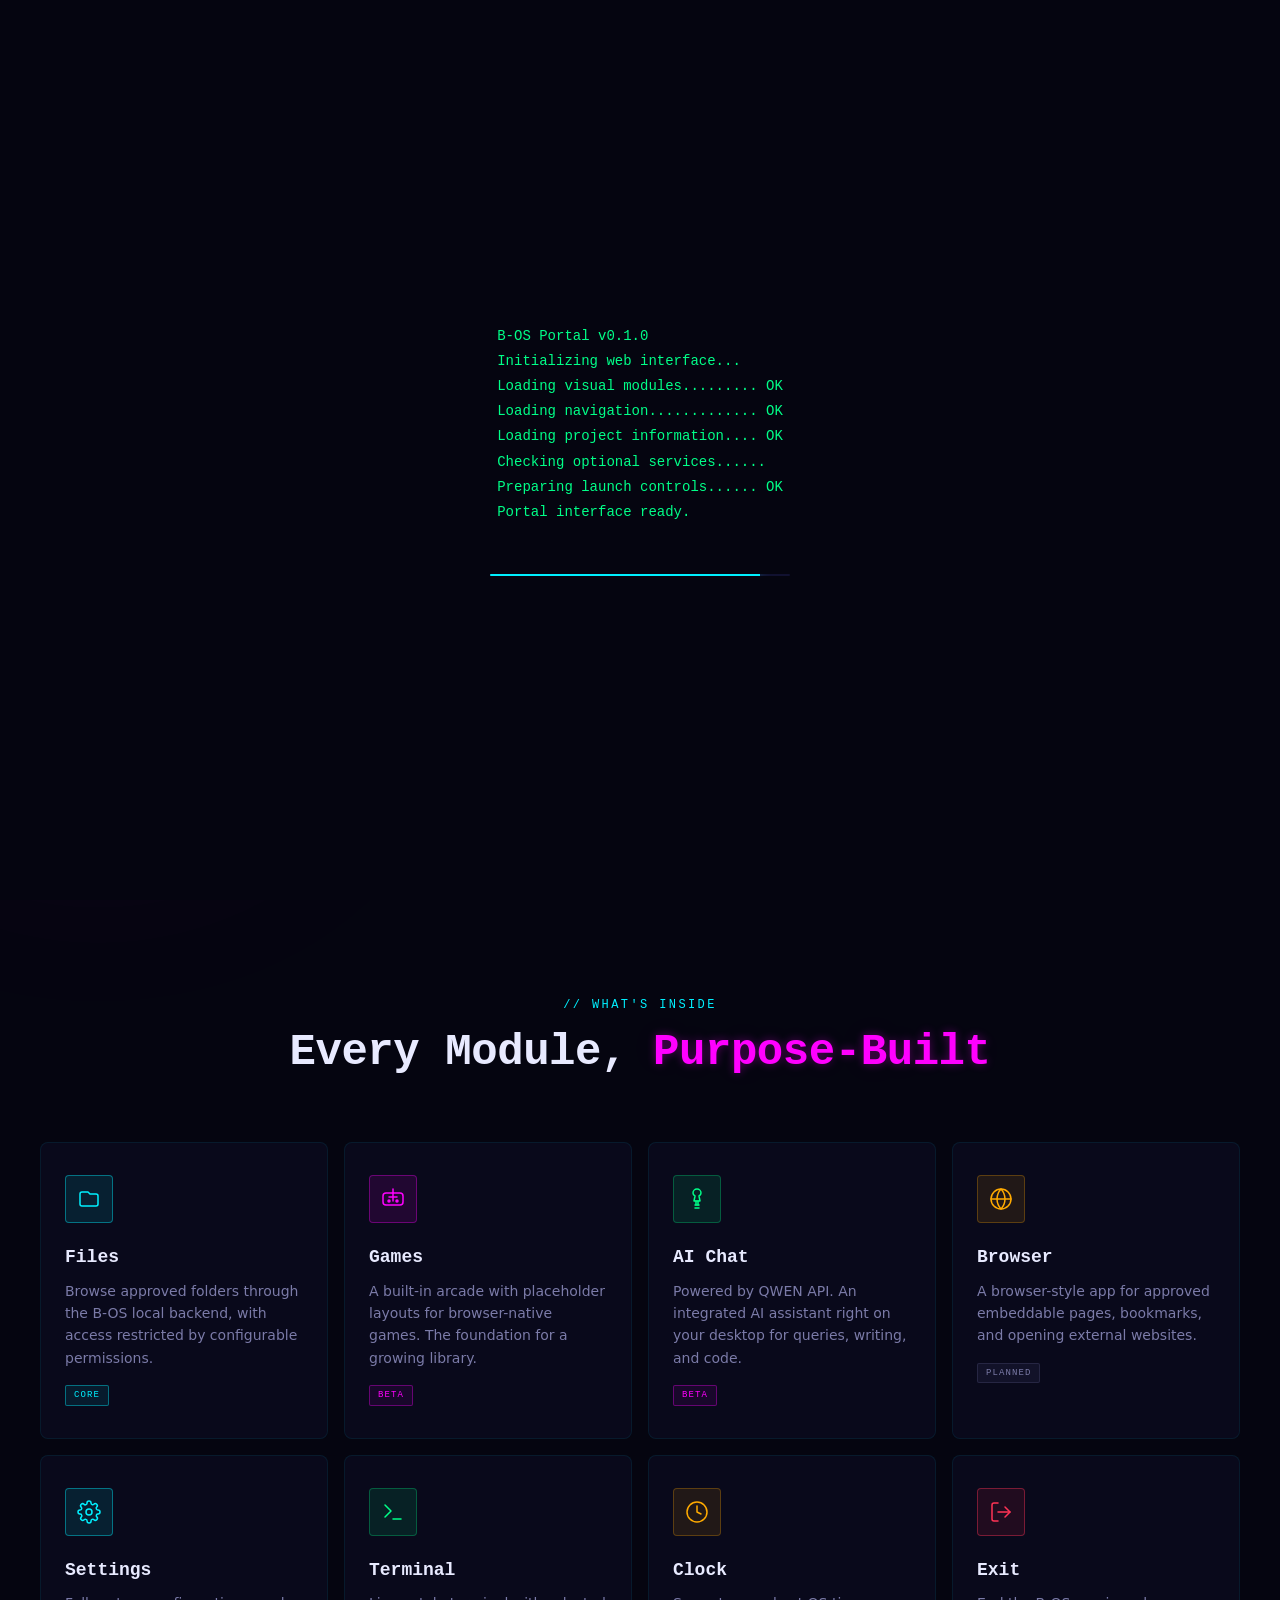
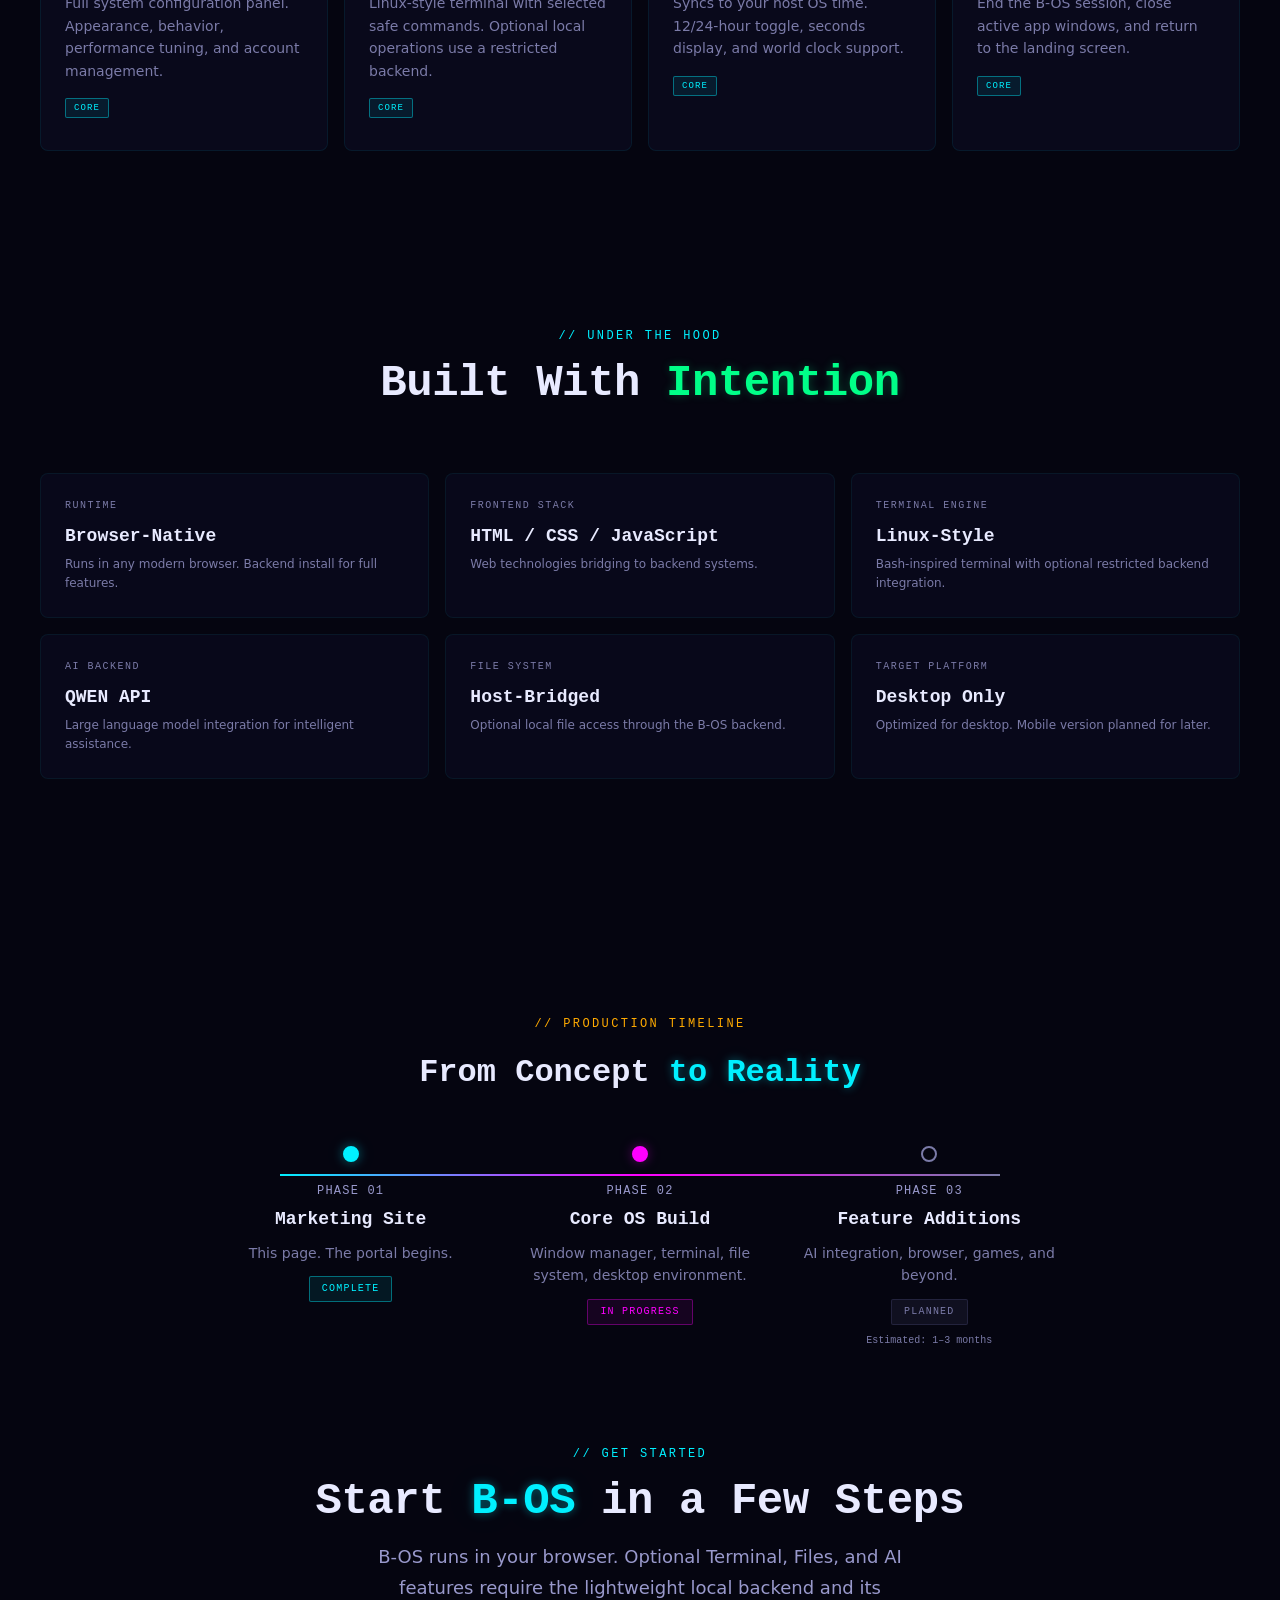
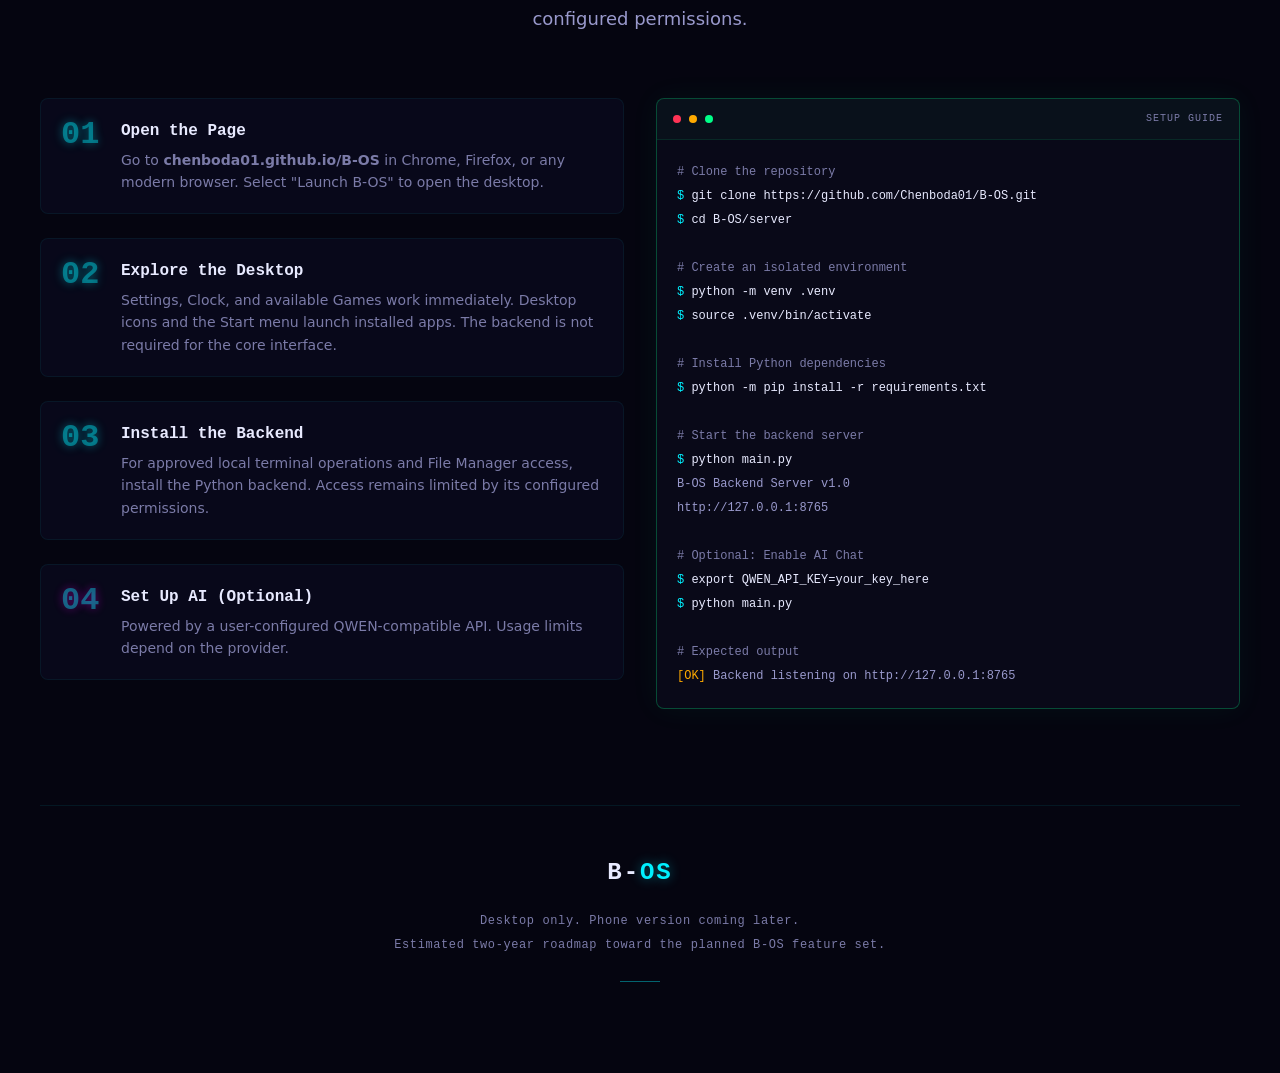
==== commit fb8002bc: "fix(landing): address Feedback 6 review Ultraworked with [Sisyphus](https://github.com/code-yeongyu/" ====
--- a/index.html
+++ b/index.html
@@ -3,13 +3,27 @@
 <head>
 <meta charset="UTF-8">
 <meta name="viewport" content="width=device-width, initial-scale=1.0">
+<meta name="description" content="B-OS is a browser-based desktop simulation with windowed apps, optional local backend integration, and an extensible web interface.">
+<meta name="theme-color" content="#050510">
+<meta name="color-scheme" content="dark">
+<meta property="og:title" content="B-OS — The Future Runs Here">
+<meta property="og:description" content="A browser-based desktop simulation built for the web.">
+<meta property="og:type" content="website">
 <title>B-OS — The Future Runs Here</title>
 <script>
 document.documentElement.classList.add('js');
-window.addEventListener('error', function() {
-  document.documentElement.classList.remove('js', 'custom-cursor', 'cursor-ready');
+window.addEventListener('error', function(event) {
+  console.error('B-OS portal error:', event.error || event.message);
   var bootOverlay = document.getElementById('bootOverlay');
-  if (bootOverlay) {
+  if (bootOverlay && !bootOverlay.classList.contains('hidden')) {
+    bootOverlay.classList.add('hidden');
+  }
+});
+
+window.addEventListener('unhandledrejection', function(event) {
+  console.error('Unhandled promise rejection:', event.reason);
+  var bootOverlay = document.getElementById('bootOverlay');
+  if (bootOverlay && !bootOverlay.classList.contains('hidden')) {
     bootOverlay.classList.add('hidden');
   }
 });
@@ -42,7 +56,8 @@
   /* Text */
   --text-bright: #e8eaff;
   --text-mid:    #9999cc;
-  --text-dim:    #555580;
+  --text-dim:    #7b7ba8;
+  --border-dim:  #555580;
 
   /* Spacing (4px grid) */
   --sp-1: 4px;   --sp-2: 8px;   --sp-3: 12px;
@@ -102,6 +117,17 @@
 
 a { color: var(--cyan); text-decoration: none; }
 a:hover { text-shadow: var(--glow-cyan); }
+
+a:focus-visible,
+button:focus-visible {
+  outline: 2px solid var(--cyan);
+  outline-offset: 4px;
+  box-shadow: 0 0 16px var(--cyan-dim);
+}
+
+.feature-card:focus-within,
+.install-step:focus-within,
+.spec-card:focus-within { border-color: var(--cyan); }
 
 .skip-link {
   position: fixed;
@@ -292,6 +318,7 @@
 section {
   position: relative;
   padding: var(--sp-24) 0;
+  scroll-margin-top: 80px;
 }
 
 /* ═══════════════════════════════════════════════════════
@@ -619,6 +646,13 @@
   margin-top: var(--sp-3);
 }
 
+.timeline-phase-eta {
+  margin-top: var(--sp-2);
+  font-family: var(--font-mono);
+  font-size: 10px;
+  color: var(--text-dim);
+}
+
 .status-done {
   background: var(--cyan-ghost);
   color: var(--cyan);
@@ -1014,6 +1048,12 @@
    ═══════════════════════════════════════════════════════ */
 .install-section {
   padding: var(--sp-24) 0;
+}
+
+.install-intro {
+  max-width: 560px;
+  margin: var(--sp-4) auto 0;
+  text-align: center;
 }
 
 .install-grid {
@@ -1339,11 +1379,11 @@
   </div>
 
   <!-- Decorative terminal -->
-  <div class="hero-terminal reveal reveal-delay-4">
+  <div class="hero-terminal reveal reveal-delay-4" aria-hidden="true">
     <div class="hero-terminal-bar">
-      <div class="hero-terminal-dot" style="background:var(--red)"></div>
-      <div class="hero-terminal-dot" style="background:var(--amber)"></div>
-      <div class="hero-terminal-dot" style="background:var(--green)"></div>
+      <div class="hero-terminal-dot" style="background:var(--red)" aria-hidden="true"></div>
+      <div class="hero-terminal-dot" style="background:var(--amber)" aria-hidden="true"></div>
+      <div class="hero-terminal-dot" style="background:var(--green)" aria-hidden="true"></div>
       <div class="hero-terminal-title">b-os ~ terminal</div>
     </div>
     <div class="hero-terminal-body">
@@ -1375,7 +1415,7 @@
     <!-- Files -->
     <div class="feature-card reveal reveal-delay-1">
       <div class="feature-icon feature-icon--files">
-        <svg width="24" height="24" viewBox="0 0 24 24" fill="none" stroke="currentColor" stroke-width="1.5" stroke-linecap="round" stroke-linejoin="round">
+        <svg width="24" height="24" viewBox="0 0 24 24" fill="none" stroke="currentColor" stroke-width="1.5" stroke-linecap="round" stroke-linejoin="round" aria-hidden="true" focusable="false">
           <path d="M3 7v10a2 2 0 002 2h14a2 2 0 002-2V9a2 2 0 00-2-2h-6l-2-2H5a2 2 0 00-2 2z"/>
         </svg>
       </div>
@@ -1387,7 +1427,7 @@
     <!-- Games -->
     <div class="feature-card reveal reveal-delay-2">
       <div class="feature-icon feature-icon--games">
-        <svg width="24" height="24" viewBox="0 0 24 24" fill="none" stroke="currentColor" stroke-width="1.5" stroke-linecap="round" stroke-linejoin="round">
+        <svg width="24" height="24" viewBox="0 0 24 24" fill="none" stroke="currentColor" stroke-width="1.5" stroke-linecap="round" stroke-linejoin="round" aria-hidden="true" focusable="false">
           <rect x="2" y="6" width="20" height="12" rx="3"/>
           <line x1="12" y1="2" x2="12" y2="6"/>
           <line x1="8" y1="10" x2="16" y2="10"/>
@@ -1404,7 +1444,7 @@
     <!-- AI -->
     <div class="feature-card reveal reveal-delay-3">
       <div class="feature-icon feature-icon--ai">
-        <svg width="24" height="24" viewBox="0 0 24 24" fill="none" stroke="currentColor" stroke-width="1.5" stroke-linecap="round" stroke-linejoin="round">
+        <svg width="24" height="24" viewBox="0 0 24 24" fill="none" stroke="currentColor" stroke-width="1.5" stroke-linecap="round" stroke-linejoin="round" aria-hidden="true" focusable="false">
           <path d="M12 2a4 4 0 014 4c0 1.5-1 2.5-2 3l1 5h-6l1-5c-1-.5-2-1.5-2-3a4 4 0 014-4z"/>
           <line x1="10" y1="18" x2="14" y2="18"/>
           <line x1="10" y1="21" x2="14" y2="21"/>
@@ -1420,7 +1460,7 @@
     <!-- Browser -->
     <div class="feature-card reveal reveal-delay-4">
       <div class="feature-icon feature-icon--browser">
-        <svg width="24" height="24" viewBox="0 0 24 24" fill="none" stroke="currentColor" stroke-width="1.5" stroke-linecap="round" stroke-linejoin="round">
+        <svg width="24" height="24" viewBox="0 0 24 24" fill="none" stroke="currentColor" stroke-width="1.5" stroke-linecap="round" stroke-linejoin="round" aria-hidden="true" focusable="false">
           <circle cx="12" cy="12" r="10"/>
           <line x1="2" y1="12" x2="22" y2="12"/>
           <path d="M12 2a15.3 15.3 0 014 10 15.3 15.3 0 01-4 10 15.3 15.3 0 01-4-10 15.3 15.3 0 014-10z"/>
@@ -1434,7 +1474,7 @@
     <!-- Settings -->
     <div class="feature-card reveal reveal-delay-5">
       <div class="feature-icon feature-icon--settings">
-        <svg width="24" height="24" viewBox="0 0 24 24" fill="none" stroke="currentColor" stroke-width="1.5" stroke-linecap="round" stroke-linejoin="round">
+        <svg width="24" height="24" viewBox="0 0 24 24" fill="none" stroke="currentColor" stroke-width="1.5" stroke-linecap="round" stroke-linejoin="round" aria-hidden="true" focusable="false">
           <circle cx="12" cy="12" r="3"/>
           <path d="M19.4 15a1.65 1.65 0 00.33 1.82l.06.06a2 2 0 01-2.83 2.83l-.06-.06a1.65 1.65 0 00-1.82-.33 1.65 1.65 0 00-1 1.51V21a2 2 0 01-4 0v-.09A1.65 1.65 0 009 19.4a1.65 1.65 0 00-1.82.33l-.06.06a2 2 0 01-2.83-2.83l.06-.06A1.65 1.65 0 004.68 15a1.65 1.65 0 00-1.51-1H3a2 2 0 010-4h.09A1.65 1.65 0 004.6 9a1.65 1.65 0 00-.33-1.82l-.06-.06a2 2 0 012.83-2.83l.06.06A1.65 1.65 0 009 4.68a1.65 1.65 0 001-1.51V3a2 2 0 014 0v.09a1.65 1.65 0 001 1.51 1.65 1.65 0 001.82-.33l.06-.06a2 2 0 012.83 2.83l-.06.06A1.65 1.65 0 0019.4 9a1.65 1.65 0 001.51 1H21a2 2 0 010 4h-.09a1.65 1.65 0 00-1.51 1z"/>
         </svg>
@@ -1447,7 +1487,7 @@
     <!-- Terminal -->
     <div class="feature-card reveal reveal-delay-6">
       <div class="feature-icon feature-icon--terminal">
-        <svg width="24" height="24" viewBox="0 0 24 24" fill="none" stroke="currentColor" stroke-width="1.5" stroke-linecap="round" stroke-linejoin="round">
+        <svg width="24" height="24" viewBox="0 0 24 24" fill="none" stroke="currentColor" stroke-width="1.5" stroke-linecap="round" stroke-linejoin="round" aria-hidden="true" focusable="false">
           <polyline points="4 17 10 11 4 5"/>
           <line x1="12" y1="19" x2="20" y2="19"/>
         </svg>
@@ -1460,7 +1500,7 @@
     <!-- Clock -->
     <div class="feature-card reveal reveal-delay-7">
       <div class="feature-icon feature-icon--clock">
-        <svg width="24" height="24" viewBox="0 0 24 24" fill="none" stroke="currentColor" stroke-width="1.5" stroke-linecap="round" stroke-linejoin="round">
+        <svg width="24" height="24" viewBox="0 0 24 24" fill="none" stroke="currentColor" stroke-width="1.5" stroke-linecap="round" stroke-linejoin="round" aria-hidden="true" focusable="false">
           <circle cx="12" cy="12" r="10"/>
           <polyline points="12 6 12 12 16 14"/>
         </svg>
@@ -1473,14 +1513,14 @@
     <!-- Exit -->
     <div class="feature-card reveal reveal-delay-8">
       <div class="feature-icon feature-icon--exit">
-        <svg width="24" height="24" viewBox="0 0 24 24" fill="none" stroke="currentColor" stroke-width="1.5" stroke-linecap="round" stroke-linejoin="round">
+        <svg width="24" height="24" viewBox="0 0 24 24" fill="none" stroke="currentColor" stroke-width="1.5" stroke-linecap="round" stroke-linejoin="round" aria-hidden="true" focusable="false">
           <path d="M9 21H5a2 2 0 01-2-2V5a2 2 0 012-2h4"/>
           <polyline points="16 17 21 12 16 7"/>
           <line x1="21" y1="12" x2="9" y2="12"/>
         </svg>
       </div>
       <div class="feature-name">Exit</div>
-      <div class="feature-desc">Top-right power button. Gracefully shut down and return to your host OS. No strings attached.</div>
+      <div class="feature-desc">End the B-OS session, close active app windows, and return to the landing screen.</div>
       <span class="feature-tag feature-tag--core">Core</span>
     </div>
   </div>
@@ -1560,7 +1600,8 @@
       <div class="timeline-phase-name">Phase 03</div>
       <div class="feature-name">Feature Additions</div>
       <div class="timeline-phase-desc">AI integration, browser, games, and beyond.</div>
-      <span class="timeline-phase-status status-future">1-3 Months</span>
+      <span class="timeline-phase-status status-future">Planned</span>
+      <div class="timeline-phase-eta">Estimated: 1–3 months</div>
     </div>
   </div>
 </section>
@@ -1571,10 +1612,10 @@
 <section class="install-section container" id="install">
   <div class="section-header reveal">
     <span class="section-tag">// Get Started</span>
-    <h2 class="heading-lg">Launch <span class="neon-cyan">B-OS</span> in Seconds</h2>
-    <p class="body-lg" style="max-width:560px;margin:var(--sp-4) auto 0;text-align:center;">
-      B-OS runs in your browser. For full system access (Terminal, Files, AI),
-      you'll need our lightweight Python backend running on your machine.
+    <h2 class="heading-lg">Start <span class="neon-cyan">B-OS</span> in a Few Steps</h2>
+    <p class="body-lg install-intro">
+      B-OS runs in your browser. Optional Terminal, Files, and AI features
+      require the lightweight local backend and its configured permissions.
     </p>
   </div>
 
@@ -1584,7 +1625,7 @@
         <div class="install-step-num neon-cyan">01</div>
         <div class="install-step-content">
           <h3>Open the Page</h3>
-          <p>Go to <strong>chenboda01.github.io/B-OS</strong> in Chrome, Firefox, or any modern browser. Click "Get B-OS" to boot into your desktop.</p>
+          <p>Go to <strong>chenboda01.github.io/B-OS</strong> in Chrome, Firefox, or any modern browser. Select "Launch B-OS" to open the desktop.</p>
         </div>
       </div>
       <div class="install-step reveal reveal-delay-2">
@@ -1598,7 +1639,7 @@
         <div class="install-step-num neon-cyan">03</div>
         <div class="install-step-content">
           <h3>Install the Backend</h3>
-          <p>For real Terminal commands and File Manager access, install the Python backend. It connects B-OS to your actual Linux system.</p>
+          <p>For approved local terminal operations and File Manager access, install the Python backend. Access remains limited by its configured permissions.</p>
         </div>
       </div>
       <div class="install-step reveal reveal-delay-4">
@@ -1612,9 +1653,9 @@
 
     <div class="install-terminal reveal reveal-delay-3">
       <div class="install-terminal-bar">
-        <div class="hero-terminal-dot" style="background:var(--red)"></div>
-        <div class="hero-terminal-dot" style="background:var(--amber)"></div>
-        <div class="hero-terminal-dot" style="background:var(--green)"></div>
+        <div class="hero-terminal-dot" style="background:var(--red)" aria-hidden="true"></div>
+        <div class="hero-terminal-dot" style="background:var(--amber)" aria-hidden="true"></div>
+        <div class="hero-terminal-dot" style="background:var(--green)" aria-hidden="true"></div>
         <div class="hero-terminal-title">setup guide</div>
       </div>
       <div class="install-terminal-body">
@@ -1622,21 +1663,24 @@
         <span class="prompt-line">$</span> <span class="cmd-line">git clone https://github.com/Chenboda01/B-OS.git</span><br>
         <span class="prompt-line">$</span> <span class="cmd-line">cd B-OS/server</span><br>
         <br>
+        <span class="comment-line"># Create an isolated environment</span><br>
+        <span class="prompt-line">$</span> <span class="cmd-line">python -m venv .venv</span><br>
+        <span class="prompt-line">$</span> <span class="cmd-line">source .venv/bin/activate</span><br>
+        <br>
         <span class="comment-line"># Install Python dependencies</span><br>
-        <span class="prompt-line">$</span> <span class="cmd-line">pip install -r requirements.txt</span><br>
+        <span class="prompt-line">$</span> <span class="cmd-line">python -m pip install -r requirements.txt</span><br>
         <br>
         <span class="comment-line"># Start the backend server</span><br>
         <span class="prompt-line">$</span> <span class="cmd-line">python main.py</span><br>
         <span class="output-line">B-OS Backend Server v1.0</span><br>
-        <span class="output-line">http://localhost:8765</span><br>
+        <span class="output-line">http://127.0.0.1:8765</span><br>
         <br>
         <span class="comment-line"># Optional: Enable AI Chat</span><br>
         <span class="prompt-line">$</span> <span class="cmd-line">export QWEN_API_KEY=your_key_here</span><br>
         <span class="prompt-line">$</span> <span class="cmd-line">python main.py</span><br>
         <br>
-        <span class="comment-line"># Open os/index.html in your browser</span><br>
-        <span class="highlight-line">[OK]</span> <span class="output-line">Backend connected</span><br>
-        <span class="highlight-line">[OK]</span> <span class="output-line">System ready</span><br>
+        <span class="comment-line"># Expected output</span><br>
+        <span class="highlight-line">[OK]</span> <span class="output-line">Backend listening on http://127.0.0.1:8765</span><br>
       </div>
     </div>
   </div>
@@ -1662,24 +1706,23 @@
      JAVASCRIPT
      ═══════════════════════════════════════════════════ -->
 <script>
-(function() {
-  'use strict';
-
+'use strict';
+
+try {
   /* ─────────────────────────────────────────────────
      BOOT SEQUENCE
      ───────────────────────────────────────────────── */
   const bootLines = [
-    'B-OS BIOS v0.1.0',
-    'Initializing web runtime...',
-    'Loading kernel modules.......... OK',
-    'Mounting virtual file system.... OK',
-    'Starting window manager......... OK',
-    'Initializing terminal (bsh).... OK',
-    'Checking AI service.............',
-    'Loading desktop environment..... OK',
+    'B-OS Portal v0.1.0',
+    'Initializing web interface...',
+    'Loading visual modules......... OK',
+    'Loading navigation............. OK',
+    'Loading project information.... OK',
+    'Checking optional services......',
+    'Preparing launch controls...... OK',
     'Portal interface ready.',
     '',
-    'Launching B-OS desktop...'
+    'Welcome to B-OS.'
   ];
 
   const bootText = document.getElementById('bootText');
@@ -1718,20 +1761,28 @@
   const finePointer = window.matchMedia('(pointer: fine)').matches;
   let mouseX = 0, mouseY = 0;
   let ringX = 0, ringY = 0;
+  let pointerRecorded = false;
 
   if (finePointer && !reduceMotion) {
     document.documentElement.classList.add('custom-cursor');
 
-    document.addEventListener('mousemove', function firstMove() {
-      document.documentElement.classList.add('cursor-ready');
-      document.removeEventListener('mousemove', firstMove);
-    });
-
-    document.addEventListener('mousemove', function(e) {
+    document.addEventListener('pointermove', function(e) {
       mouseX = e.clientX;
       mouseY = e.clientY;
       dot.style.left = mouseX + 'px';
       dot.style.top = mouseY + 'px';
+      pointerRecorded = true;
+      document.documentElement.classList.add('cursor-ready');
+    });
+
+    document.addEventListener('pointerleave', function() {
+      document.documentElement.classList.remove('cursor-ready');
+    });
+
+    document.addEventListener('pointerenter', function() {
+      if (pointerRecorded) {
+        document.documentElement.classList.add('cursor-ready');
+      }
     });
 
     function animateRing() {
@@ -1801,22 +1852,51 @@
     const controller = new AbortController();
     const timeout = setTimeout(function() {
       controller.abort();
-    }, 1500);
+    }, 2000);
+
+    systemStatus.textContent = 'Checking Backend';
+    systemStatus.classList.remove('online');
 
     try {
-      const response = await fetch('http://127.0.0.1:8765/health', {
+      const response = await fetch('http://127.0.0.1:8765/api/health', {
+        method: 'GET',
         cache: 'no-store',
-        signal: controller.signal
+        signal: controller.signal,
+        headers: {
+          Accept: 'application/json'
+        }
       });
 
       if (!response.ok) {
-        throw new Error('Backend unavailable');
+        const responseError = new Error('HTTP ' + response.status);
+        responseError.name = 'BackendHttpError';
+        throw responseError;
+      }
+
+      let data;
+      try {
+        data = await response.json();
+      } catch (error) {
+        const responseError = new Error('Invalid health response');
+        responseError.name = 'BackendResponseError';
+        throw responseError;
+      }
+
+      if (data.status !== 'ok' || data.service !== 'b-os-backend') {
+        const responseError = new Error('Invalid health response');
+        responseError.name = 'BackendResponseError';
+        throw responseError;
       }
 
       systemStatus.textContent = 'Backend Online';
       systemStatus.classList.add('online');
     } catch (error) {
-      systemStatus.textContent = 'Browser Mode';
+      const failureStates = {
+        AbortError: 'Backend Timeout',
+        BackendHttpError: 'Backend Error',
+        BackendResponseError: 'Invalid Backend'
+      };
+      systemStatus.textContent = failureStates[error.name] || 'Browser Mode';
       systemStatus.classList.remove('online');
     } finally {
       clearTimeout(timeout);
@@ -1833,7 +1913,17 @@
     nav.classList.toggle('scrolled', window.scrollY > 50);
   }, { passive: true });
 
-})();
+} catch (error) {
+  console.error('Portal initialization failed:', error);
+  document.documentElement.classList.remove('custom-cursor', 'cursor-ready');
+  document.querySelectorAll('.reveal').forEach(function(el) {
+    el.classList.add('visible');
+  });
+  const bootOverlay = document.getElementById('bootOverlay');
+  if (bootOverlay) {
+    bootOverlay.classList.add('hidden');
+  }
+}
 </script>
 
 </body>
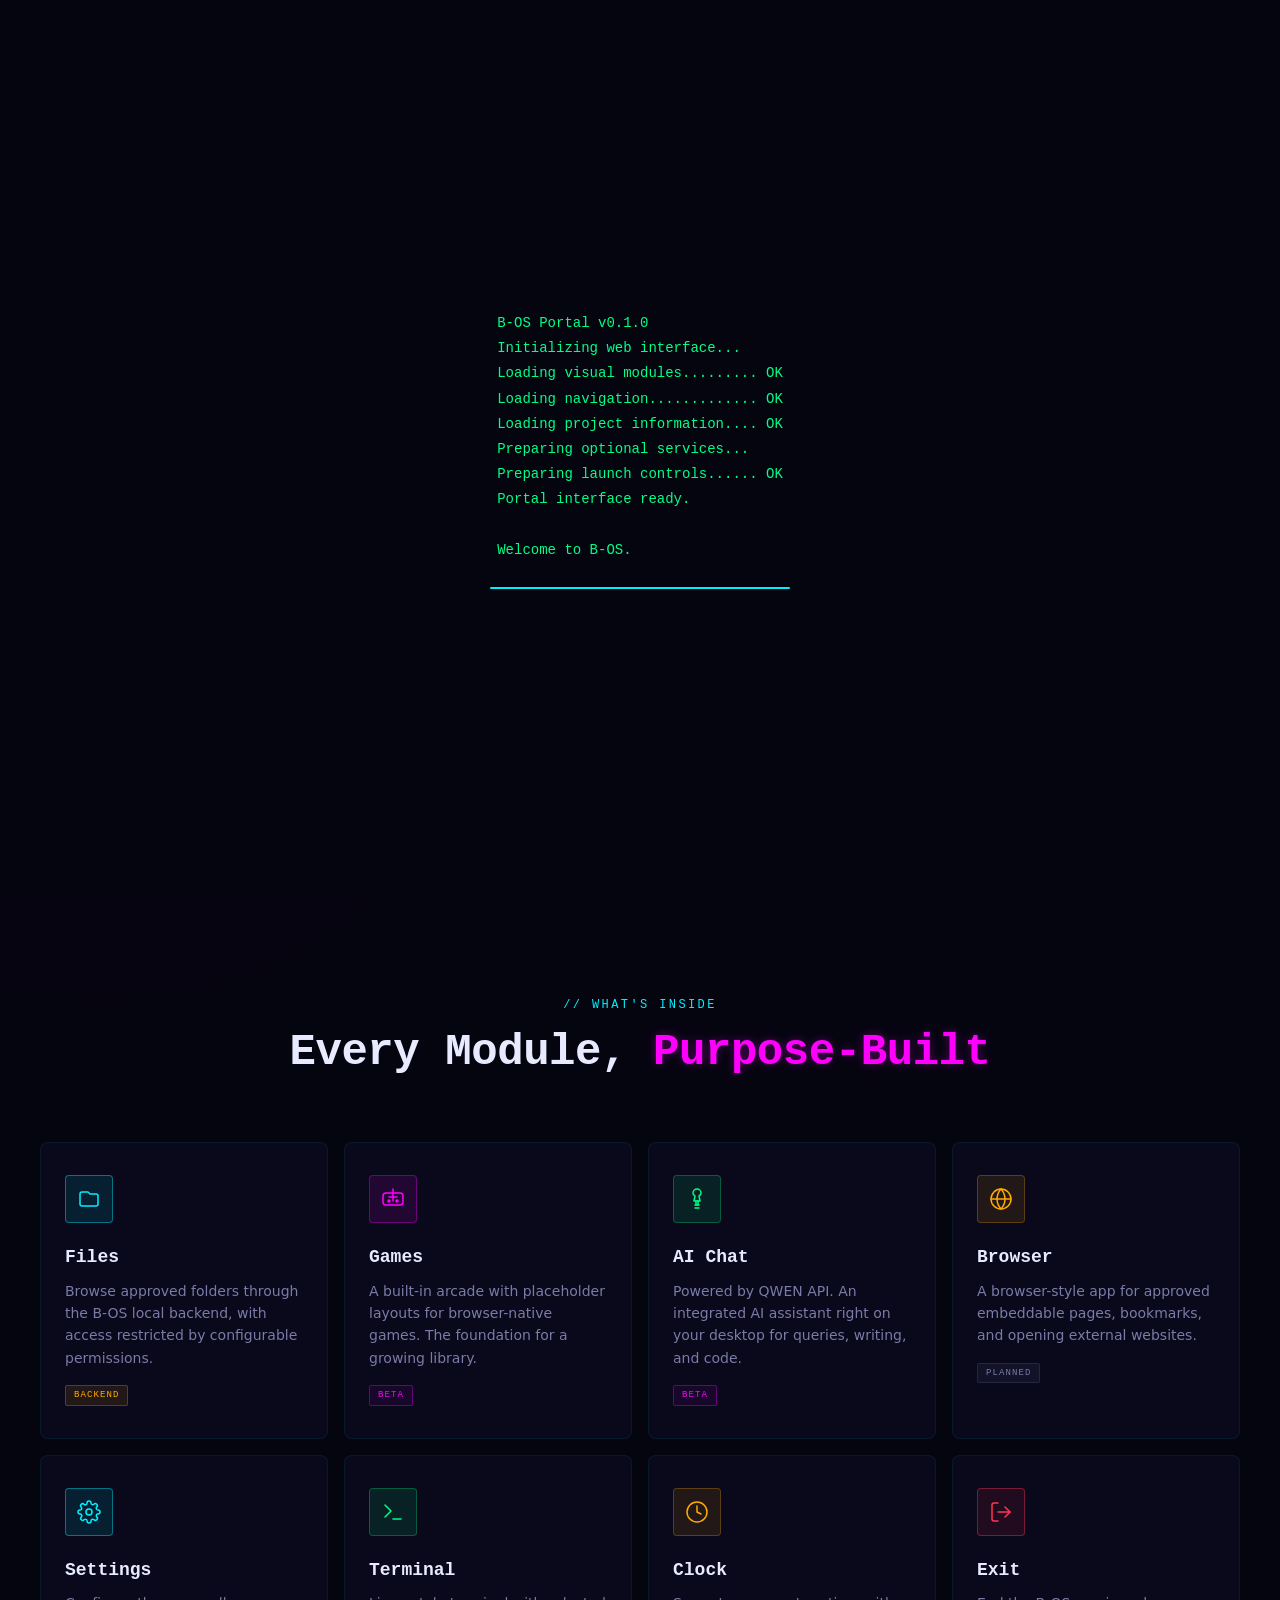
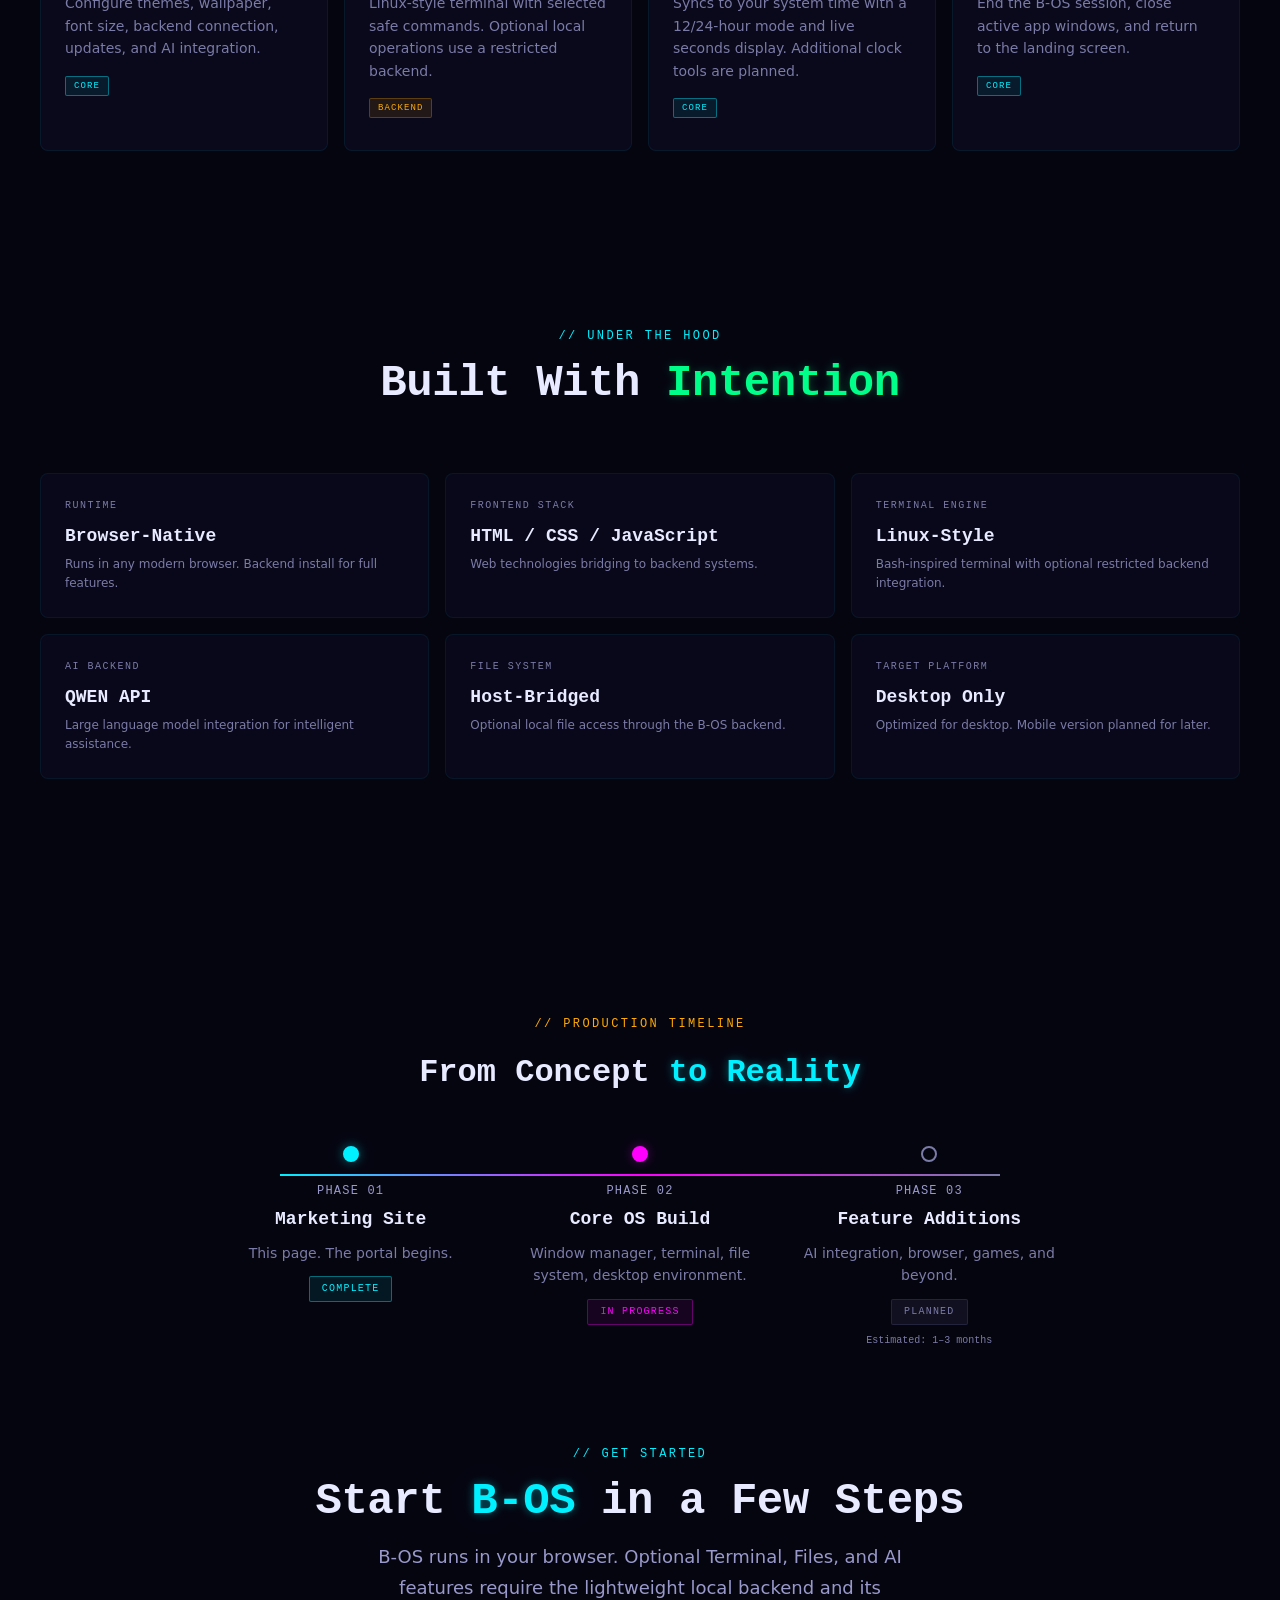
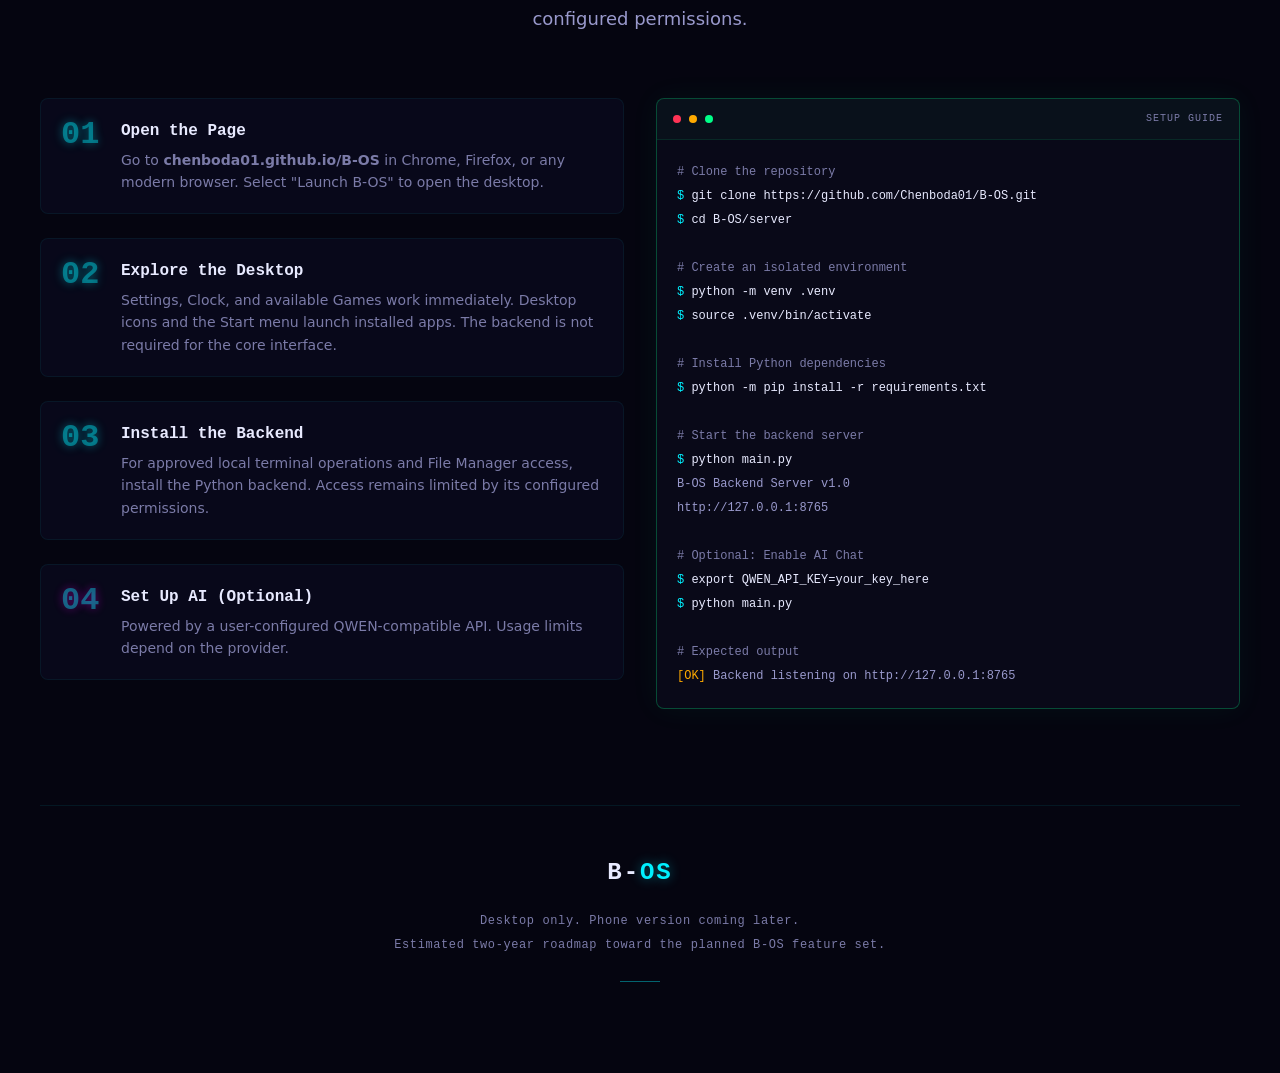
==== commit 74fe0854: "fix(landing): apply Feedback 7 refinements Ultraworked with [Sisyphus](https://github.com/code-yeong" ====
--- a/index.html
+++ b/index.html
@@ -983,6 +983,12 @@
   border: 1px solid var(--cyan-dim);
 }
 
+.feature-tag--backend {
+  background: rgba(255, 170, 0, 0.1);
+  color: var(--amber);
+  border: 1px solid var(--amber-dim);
+}
+
 .feature-tag--beta {
   background: var(--magenta-ghost);
   color: var(--magenta);
@@ -1321,7 +1327,7 @@
 <!-- ═══════════════════════════════════════════════════
      BOOT SCREEN
      ═══════════════════════════════════════════════════ -->
-<div class="boot-overlay" id="bootOverlay">
+<div class="boot-overlay" id="bootOverlay" aria-hidden="true">
   <div class="boot-text" id="bootText"></div>
   <div class="boot-progress"><div class="boot-progress-bar" id="bootProgress"></div></div>
 </div>
@@ -1329,18 +1335,18 @@
 <!-- ═══════════════════════════════════════════════════
      BACKGROUND LAYERS
      ═══════════════════════════════════════════════════ -->
-<div class="bg-grid"></div>
-<div class="bg-scanlines"></div>
-<div class="bg-noise"></div>
-<div class="orb orb--cyan"></div>
-<div class="orb orb--magenta"></div>
-<div class="particles" id="particles"></div>
+<div class="bg-grid" aria-hidden="true"></div>
+<div class="bg-scanlines" aria-hidden="true"></div>
+<div class="bg-noise" aria-hidden="true"></div>
+<div class="orb orb--cyan" aria-hidden="true"></div>
+<div class="orb orb--magenta" aria-hidden="true"></div>
+<div class="particles" id="particles" aria-hidden="true"></div>
 
 <!-- ═══════════════════════════════════════════════════
      CUSTOM CURSOR
      ═══════════════════════════════════════════════════ -->
-<div class="cursor-dot" id="cursorDot"></div>
-<div class="cursor-ring" id="cursorRing"></div>
+<div class="cursor-dot" id="cursorDot" aria-hidden="true"></div>
+<div class="cursor-ring" id="cursorRing" aria-hidden="true"></div>
 
 <!-- ═══════════════════════════════════════════════════
      NAVIGATION
@@ -1421,7 +1427,7 @@
       </div>
       <div class="feature-name">Files</div>
       <div class="feature-desc">Browse approved folders through the B-OS local backend, with access restricted by configurable permissions.</div>
-      <span class="feature-tag feature-tag--core">Core</span>
+      <span class="feature-tag feature-tag--backend">Backend</span>
     </div>
 
     <!-- Games -->
@@ -1480,7 +1486,7 @@
         </svg>
       </div>
       <div class="feature-name">Settings</div>
-      <div class="feature-desc">Full system configuration panel. Appearance, behavior, performance tuning, and account management.</div>
+      <div class="feature-desc">Configure themes, wallpaper, font size, backend connection, updates, and AI integration.</div>
       <span class="feature-tag feature-tag--core">Core</span>
     </div>
 
@@ -1494,7 +1500,7 @@
       </div>
       <div class="feature-name">Terminal</div>
       <div class="feature-desc">Linux-style terminal with selected safe commands. Optional local operations use a restricted backend.</div>
-      <span class="feature-tag feature-tag--core">Core</span>
+      <span class="feature-tag feature-tag--backend">Backend</span>
     </div>
 
     <!-- Clock -->
@@ -1506,7 +1512,7 @@
         </svg>
       </div>
       <div class="feature-name">Clock</div>
-      <div class="feature-desc">Syncs to your host OS time. 12/24-hour toggle, seconds display, and world clock support.</div>
+      <div class="feature-desc">Syncs to your system time with a 12/24-hour mode and live seconds display. Additional clock tools are planned.</div>
       <span class="feature-tag feature-tag--core">Core</span>
     </div>
 
@@ -1718,7 +1724,7 @@
     'Loading visual modules......... OK',
     'Loading navigation............. OK',
     'Loading project information.... OK',
-    'Checking optional services......',
+    'Preparing optional services...',
     'Preparing launch controls...... OK',
     'Portal interface ready.',
     '',
@@ -1769,20 +1775,30 @@
     document.addEventListener('pointermove', function(e) {
       mouseX = e.clientX;
       mouseY = e.clientY;
+
+      if (!pointerRecorded) {
+        ringX = mouseX;
+        ringY = mouseY;
+        pointerRecorded = true;
+      }
+
       dot.style.left = mouseX + 'px';
       dot.style.top = mouseY + 'px';
-      pointerRecorded = true;
       document.documentElement.classList.add('cursor-ready');
     });
 
-    document.addEventListener('pointerleave', function() {
+    document.documentElement.addEventListener('pointerleave', function() {
       document.documentElement.classList.remove('cursor-ready');
     });
 
-    document.addEventListener('pointerenter', function() {
+    document.documentElement.addEventListener('pointerenter', function() {
       if (pointerRecorded) {
         document.documentElement.classList.add('cursor-ready');
       }
+    });
+
+    window.addEventListener('blur', function() {
+      document.documentElement.classList.remove('cursor-ready');
     });
 
     function animateRing() {
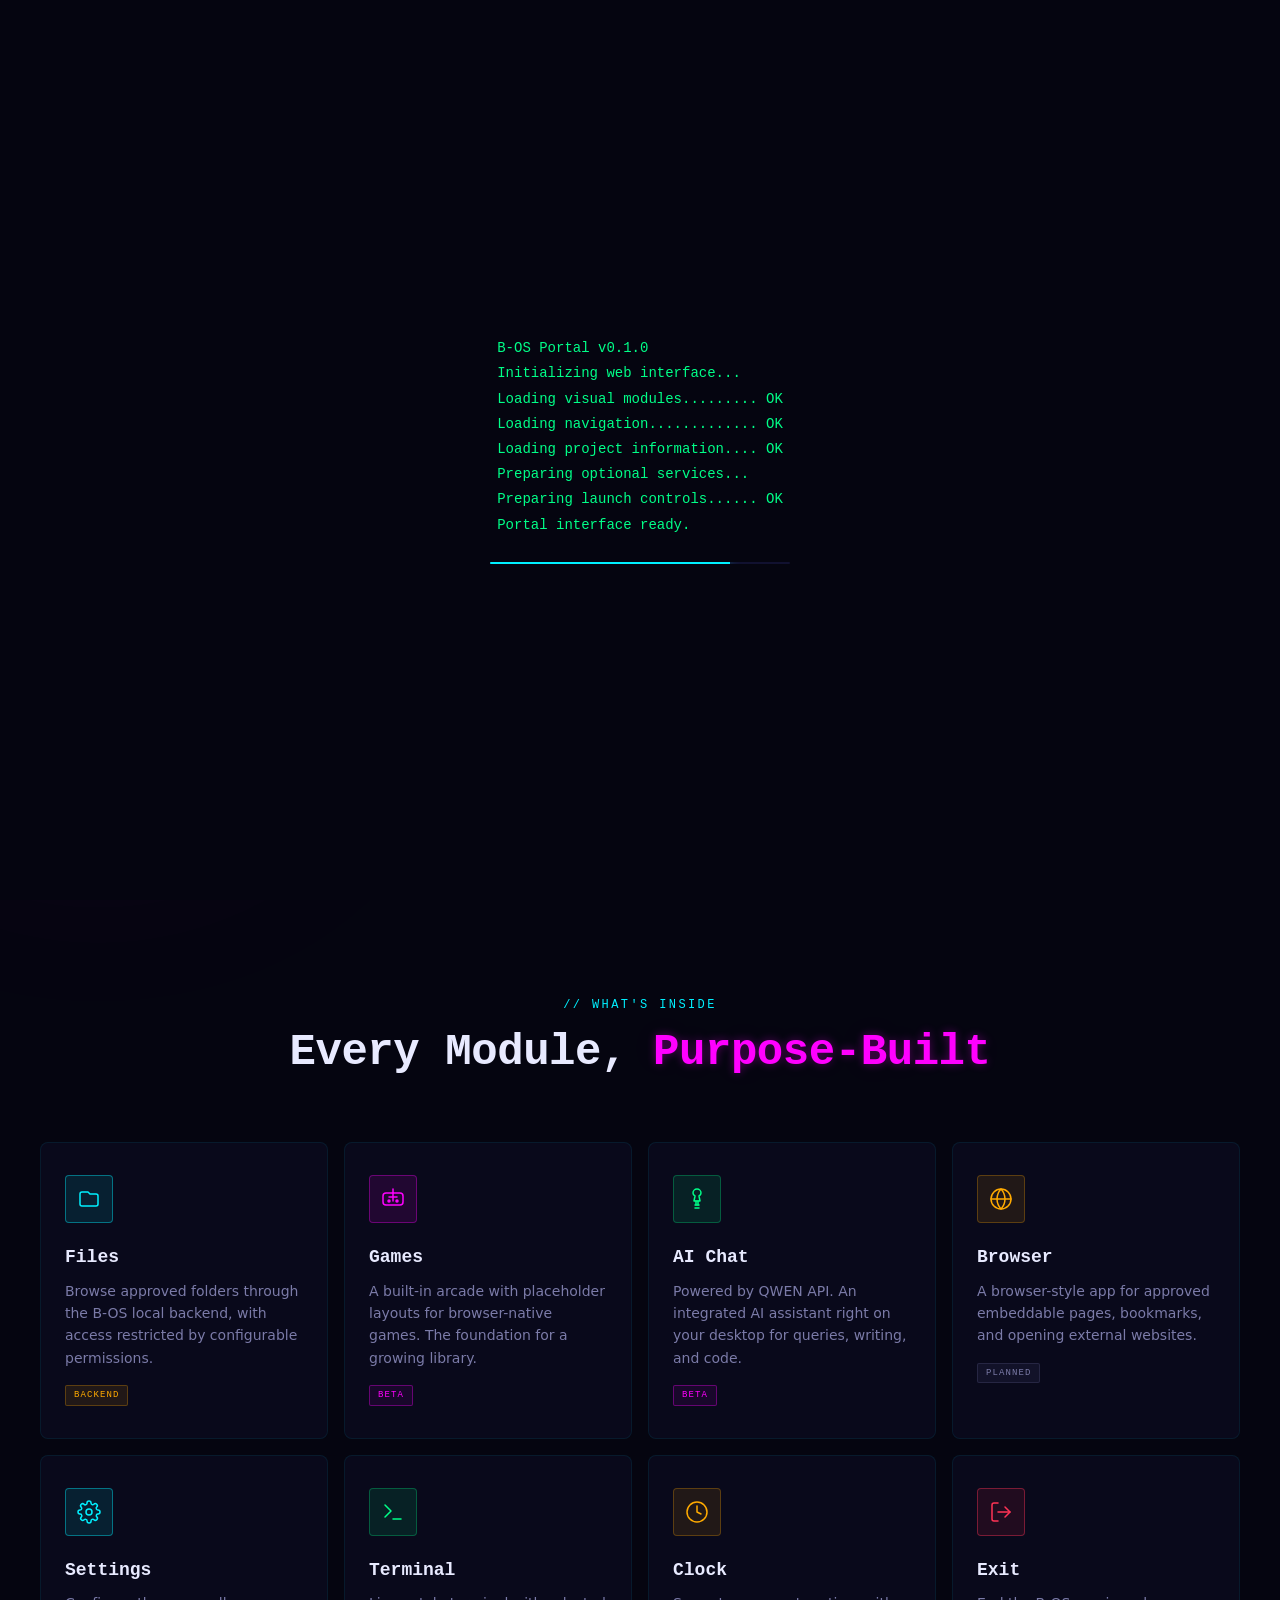
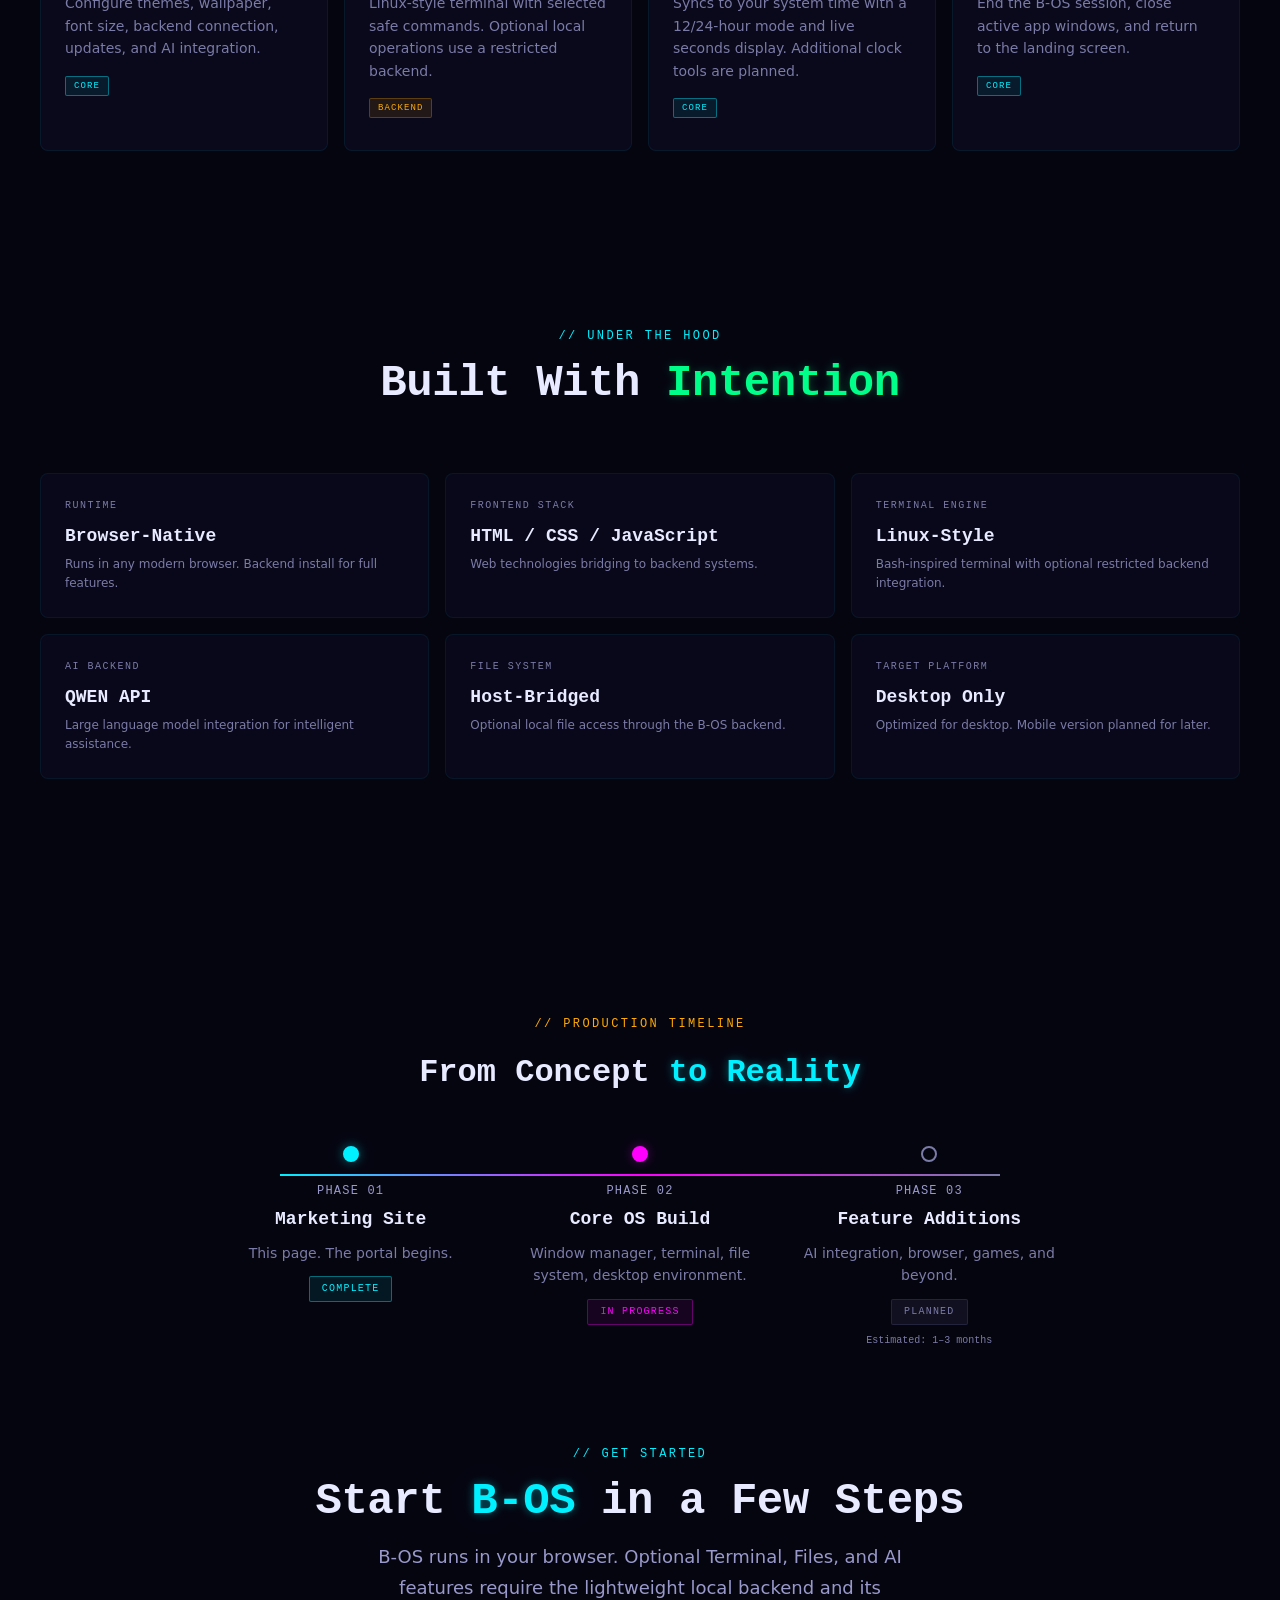
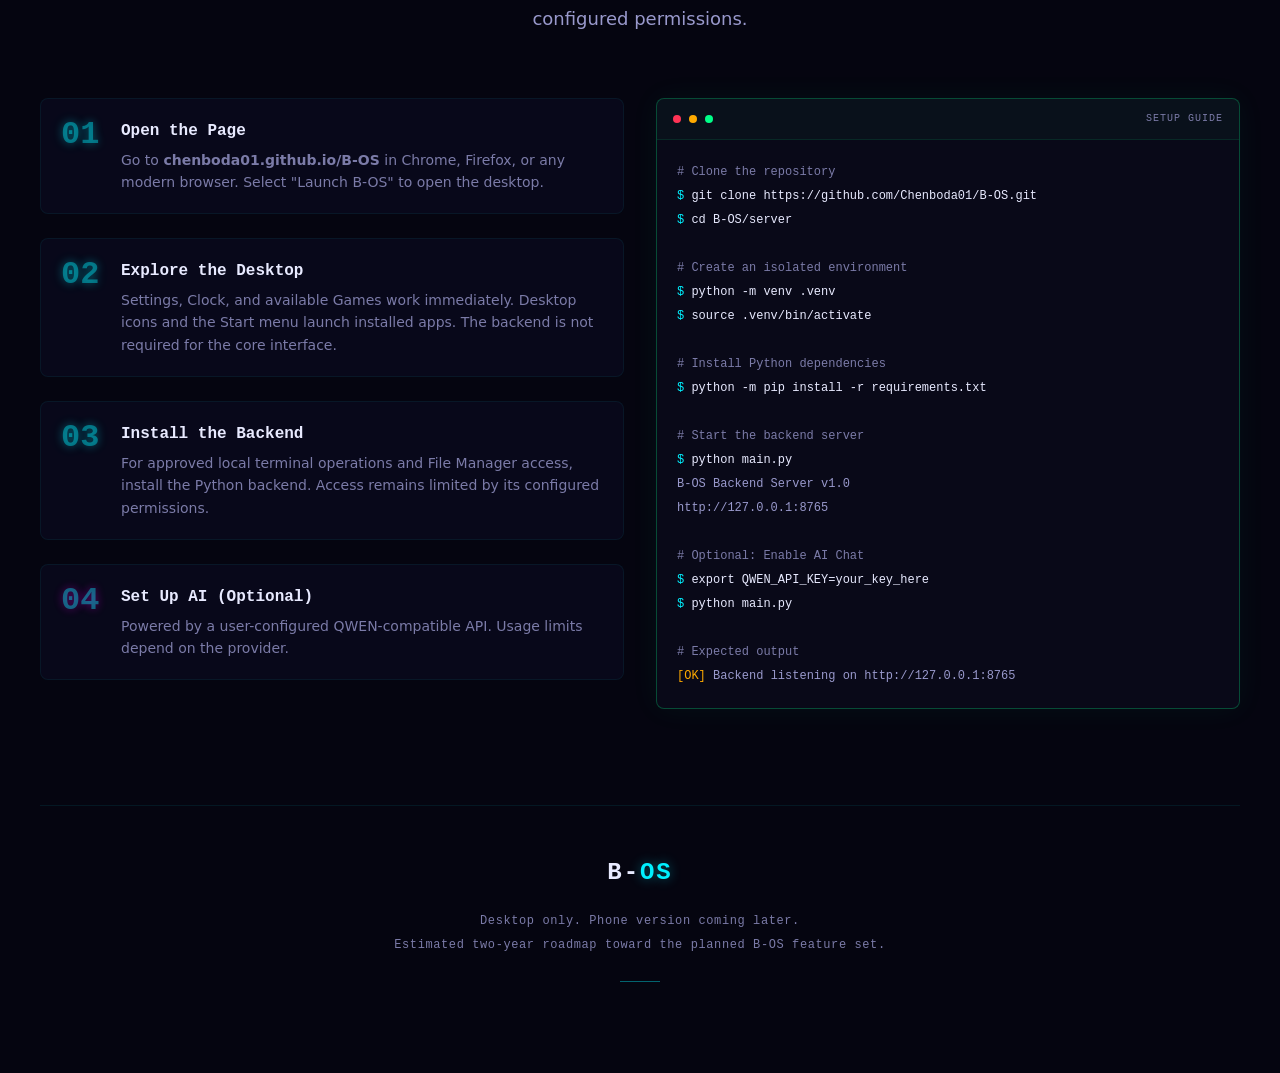
==== commit ebb77fa6: "fix(landing): refine boot keyboard behavior Ultraworked with [Sisyphus](https://github.com/code-yeon" ====
--- a/index.html
+++ b/index.html
@@ -1715,6 +1715,10 @@
 'use strict';
 
 try {
+  const reduceMotion = window.matchMedia(
+    '(prefers-reduced-motion: reduce)'
+  ).matches;
+
   /* ─────────────────────────────────────────────────
      BOOT SEQUENCE
      ───────────────────────────────────────────────── */
@@ -1735,13 +1739,38 @@
   const bootProgress = document.getElementById('bootProgress');
   const bootOverlay = document.getElementById('bootOverlay');
   let bootIndex = 0;
+  let bootDismissed = false;
   const totalBootTime = 2800;
   const lineInterval = totalBootTime / bootLines.length;
-  const bootFailsafe = setTimeout(function() {
+  let bootFailsafe;
+
+  function handleBootKeydown(event) {
+    if (event.key === 'Escape' || event.key === 'Enter' || event.key === ' ') {
+      event.preventDefault();
+      dismissBoot();
+    }
+  }
+
+  function dismissBoot() {
+    if (bootDismissed) return;
+    bootDismissed = true;
+    clearTimeout(bootFailsafe);
     bootOverlay.classList.add('hidden');
-  }, 6000);
+    document.removeEventListener('keydown', handleBootKeydown);
+    bootOverlay.removeEventListener('click', dismissBoot);
+  }
+
+  bootFailsafe = setTimeout(dismissBoot, 6000);
+  document.addEventListener('keydown', handleBootKeydown);
+  bootOverlay.addEventListener('click', dismissBoot);
+
+  if (reduceMotion) {
+    dismissBoot();
+  }
 
   function typeBootLine() {
+    if (bootDismissed) return;
+
     if (bootIndex < bootLines.length) {
       const line = document.createTextNode(bootLines[bootIndex] + '\n');
       bootText.appendChild(line);
@@ -1749,10 +1778,7 @@
       bootIndex++;
       setTimeout(typeBootLine, lineInterval);
     } else {
-      setTimeout(function() {
-        clearTimeout(bootFailsafe);
-        bootOverlay.classList.add('hidden');
-      }, 400);
+      setTimeout(dismissBoot, 400);
     }
   }
 
@@ -1763,7 +1789,6 @@
      ───────────────────────────────────────────────── */
   const dot = document.getElementById('cursorDot');
   const ring = document.getElementById('cursorRing');
-  const reduceMotion = window.matchMedia('(prefers-reduced-motion: reduce)').matches;
   const finePointer = window.matchMedia('(pointer: fine)').matches;
   let mouseX = 0, mouseY = 0;
   let ringX = 0, ringY = 0;
@@ -1810,7 +1835,7 @@
     }
     animateRing();
 
-    var hoverTargets = document.querySelectorAll('a, button, .feature-card, .install-step, .spec-card, .nav-logo');
+    var hoverTargets = document.querySelectorAll('a, .feature-card, .install-step, .spec-card');
     hoverTargets.forEach(function(el) {
       el.addEventListener('mouseenter', function() { ring.classList.add('hovering'); });
       el.addEventListener('mouseleave', function() { ring.classList.remove('hovering'); });
@@ -1925,9 +1950,13 @@
      NAV BACKGROUND ON SCROLL
      ───────────────────────────────────────────────── */
   var nav = document.getElementById('nav');
-  window.addEventListener('scroll', function() {
+
+  function updateNavState() {
     nav.classList.toggle('scrolled', window.scrollY > 50);
-  }, { passive: true });
+  }
+
+  updateNavState();
+  window.addEventListener('scroll', updateNavState, { passive: true });
 
 } catch (error) {
   console.error('Portal initialization failed:', error);
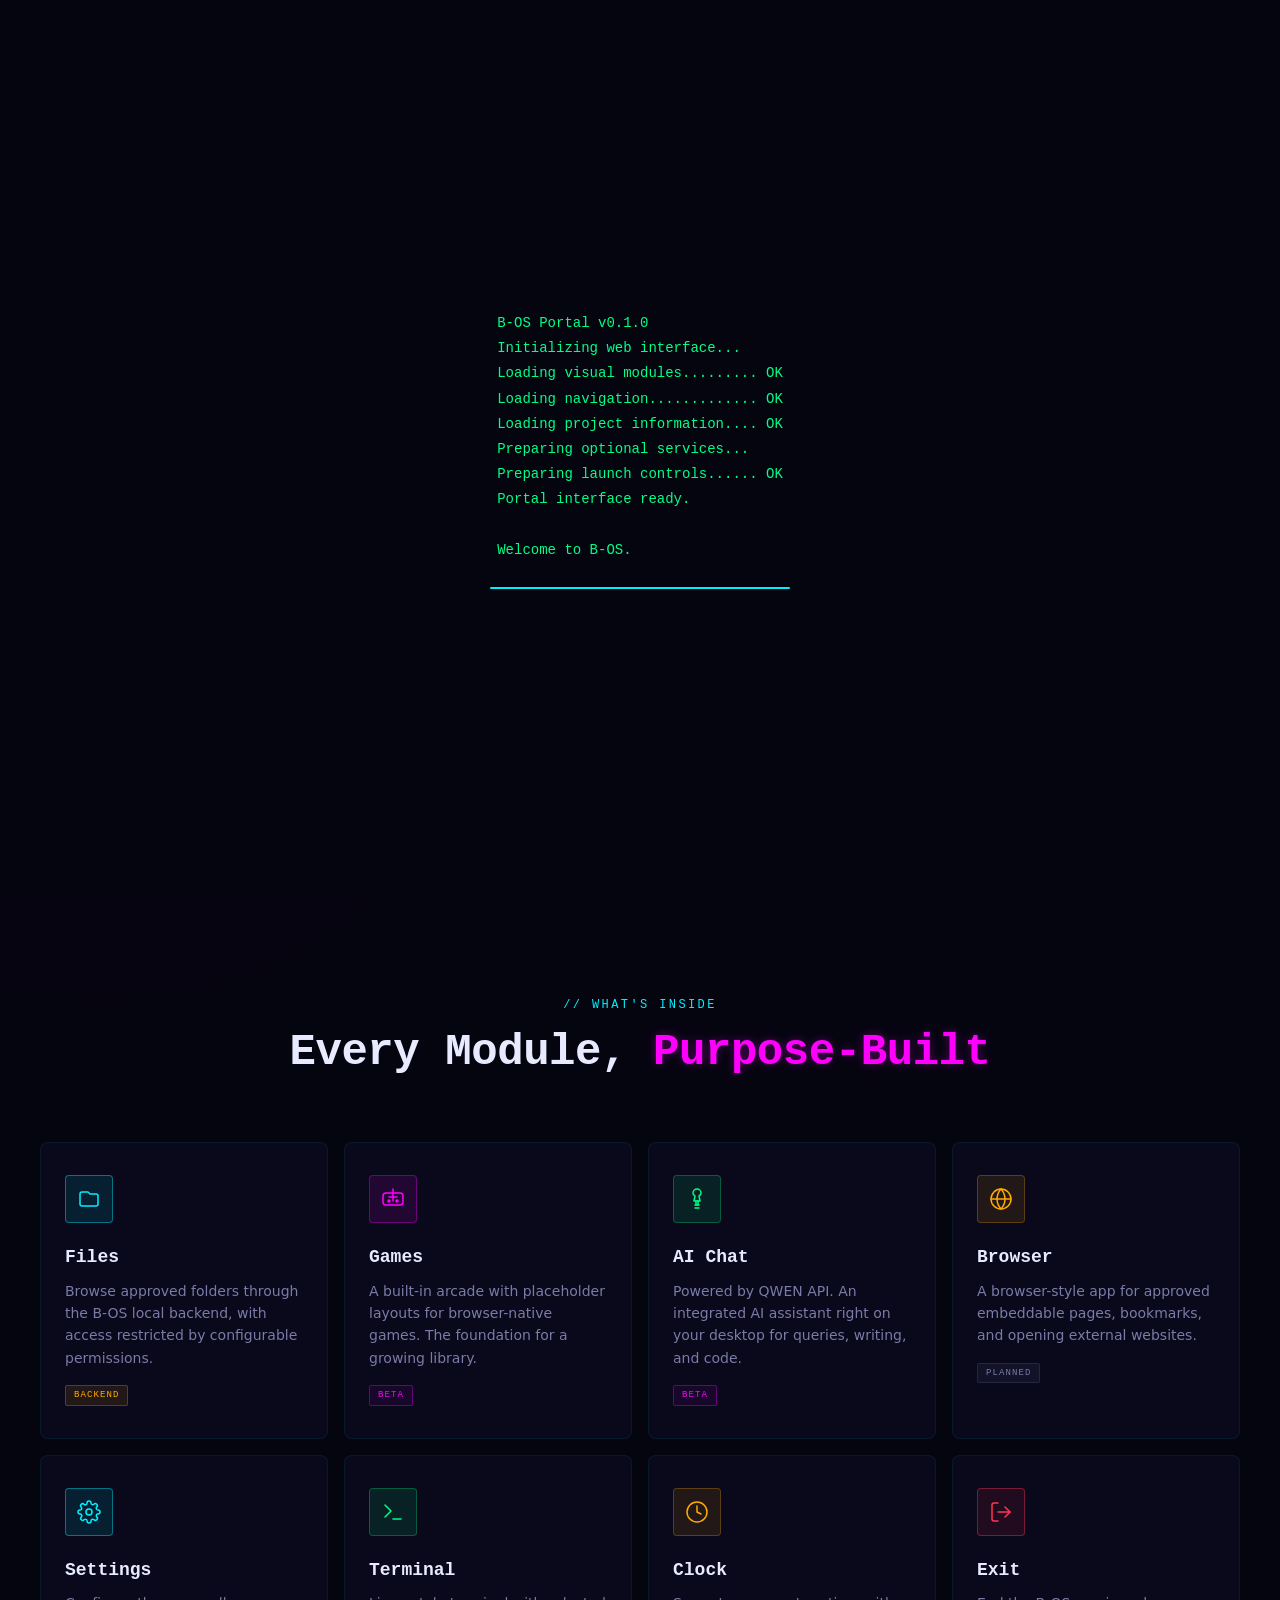
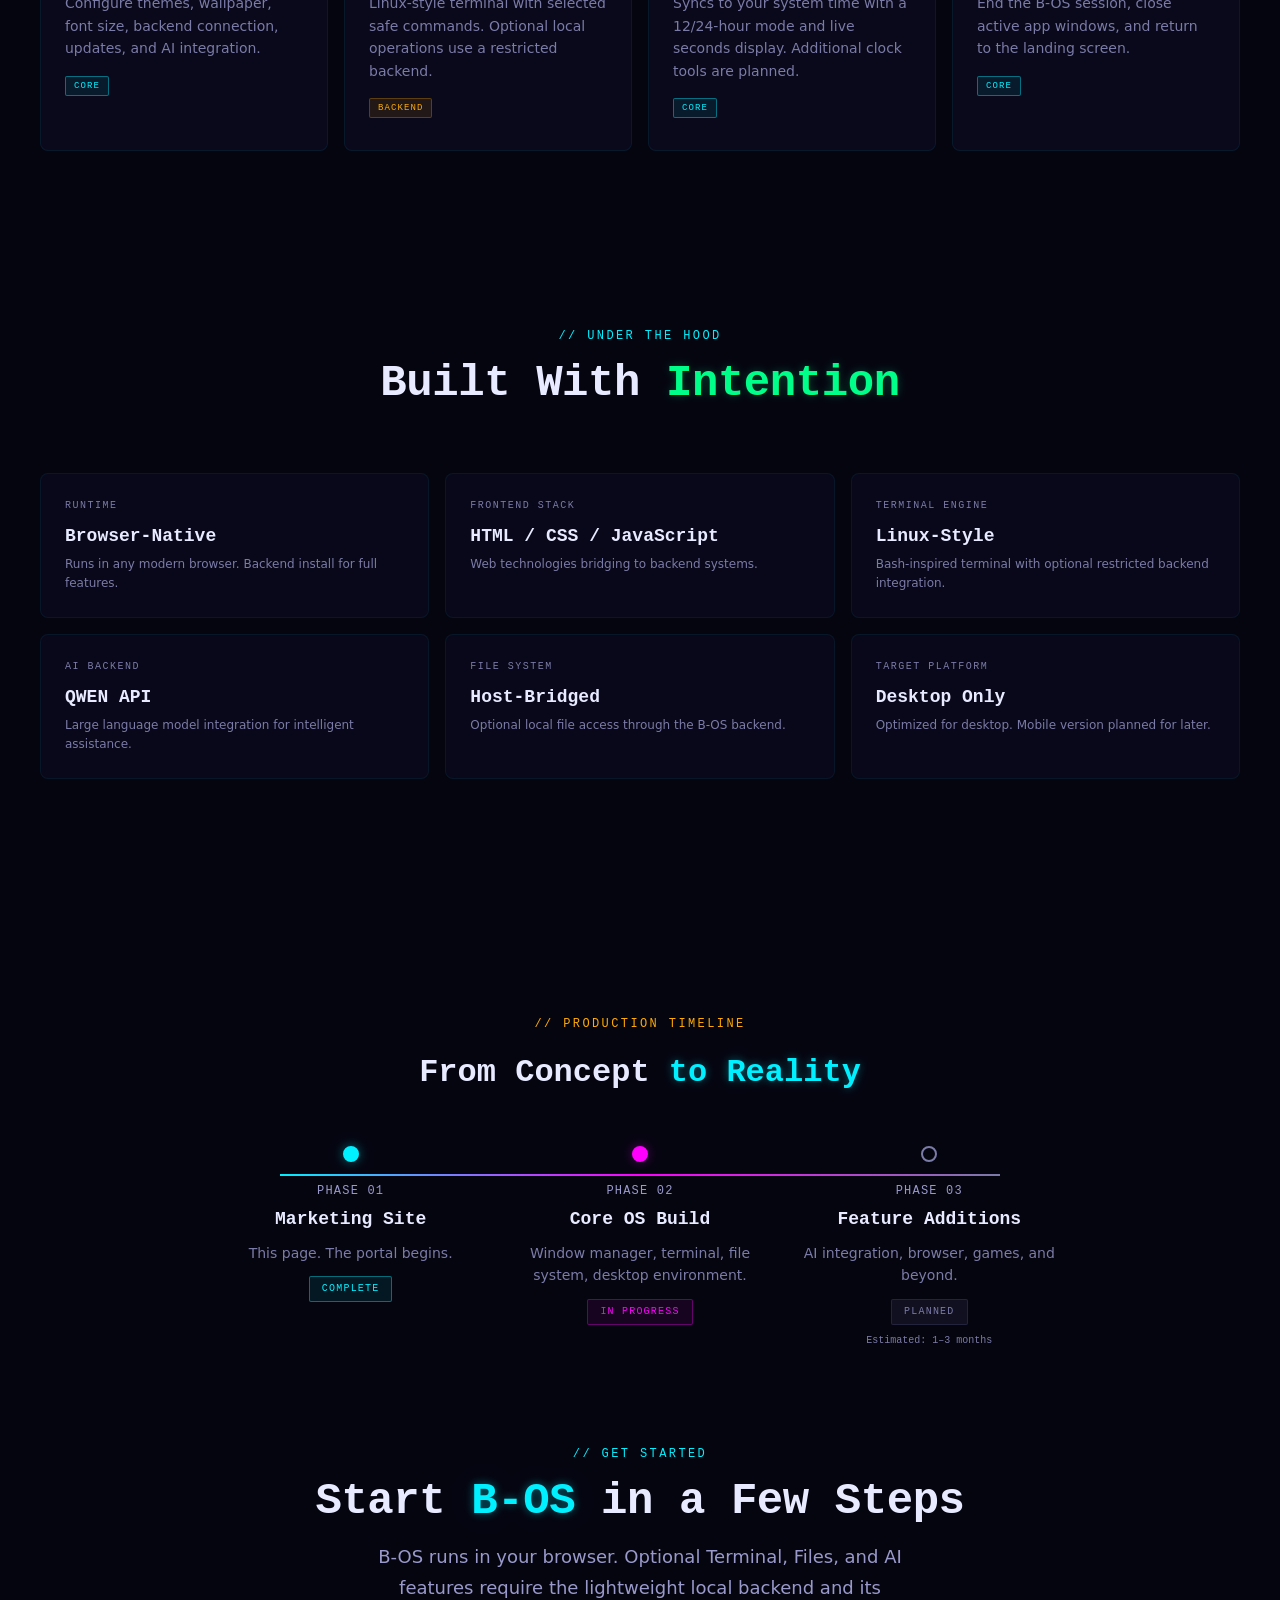
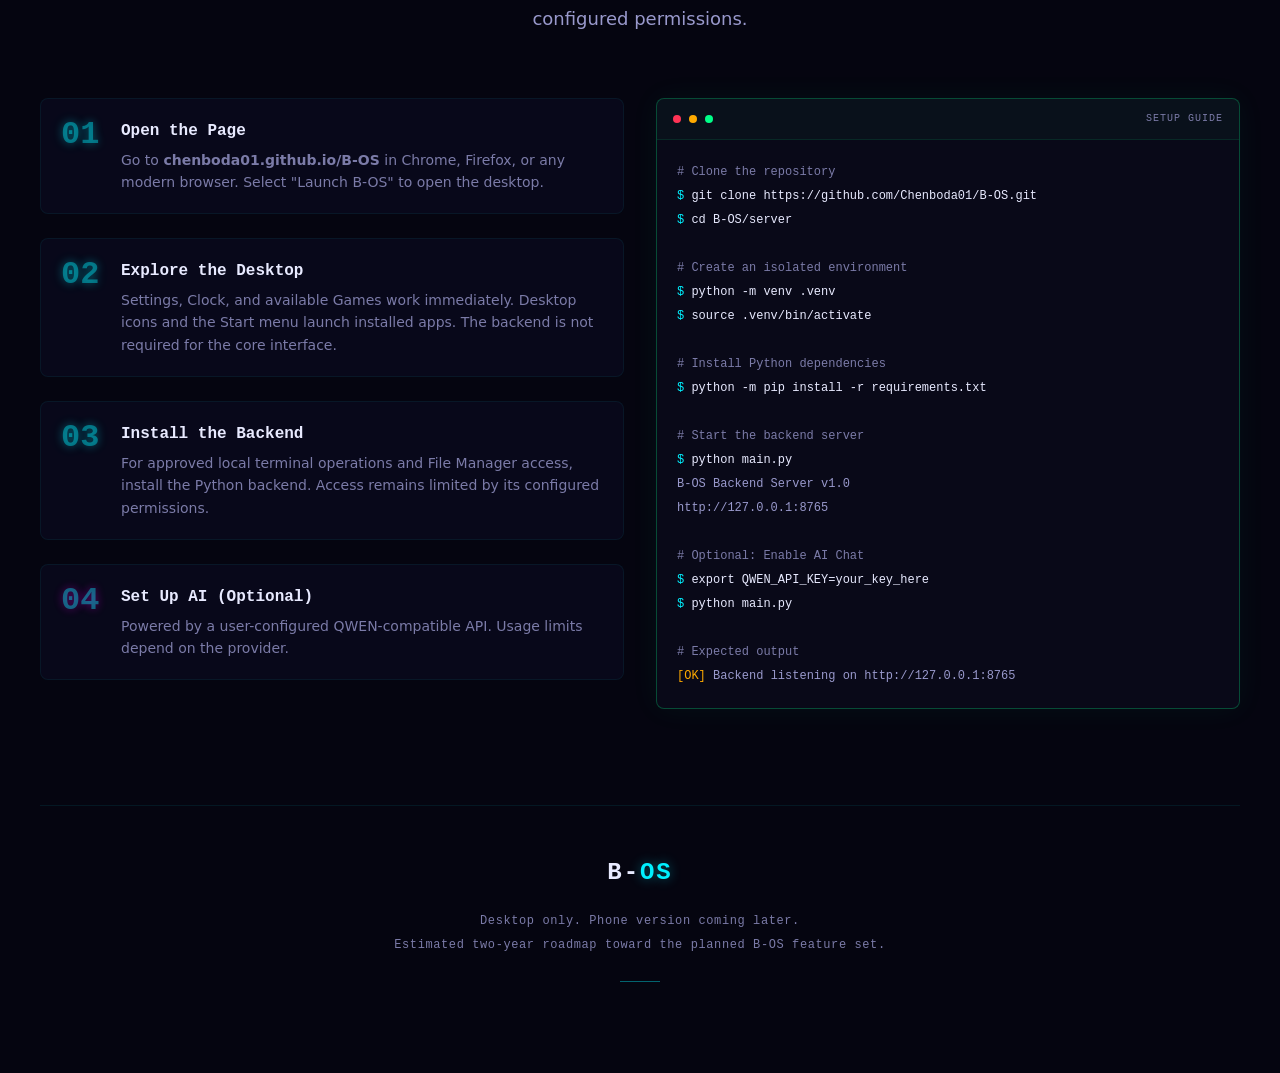
==== commit ca65fadc: "fix(landing): skip boot timer for reduced motion Ultraworked with [Sisyphus](https://github.com/code" ====
--- a/index.html
+++ b/index.html
@@ -1766,6 +1766,8 @@
 
   if (reduceMotion) {
     dismissBoot();
+  } else {
+    setTimeout(typeBootLine, 300);
   }
 
   function typeBootLine() {
@@ -1781,8 +1783,6 @@
       setTimeout(dismissBoot, 400);
     }
   }
-
-  setTimeout(typeBootLine, 300);
 
   /* ─────────────────────────────────────────────────
      CUSTOM CURSOR
